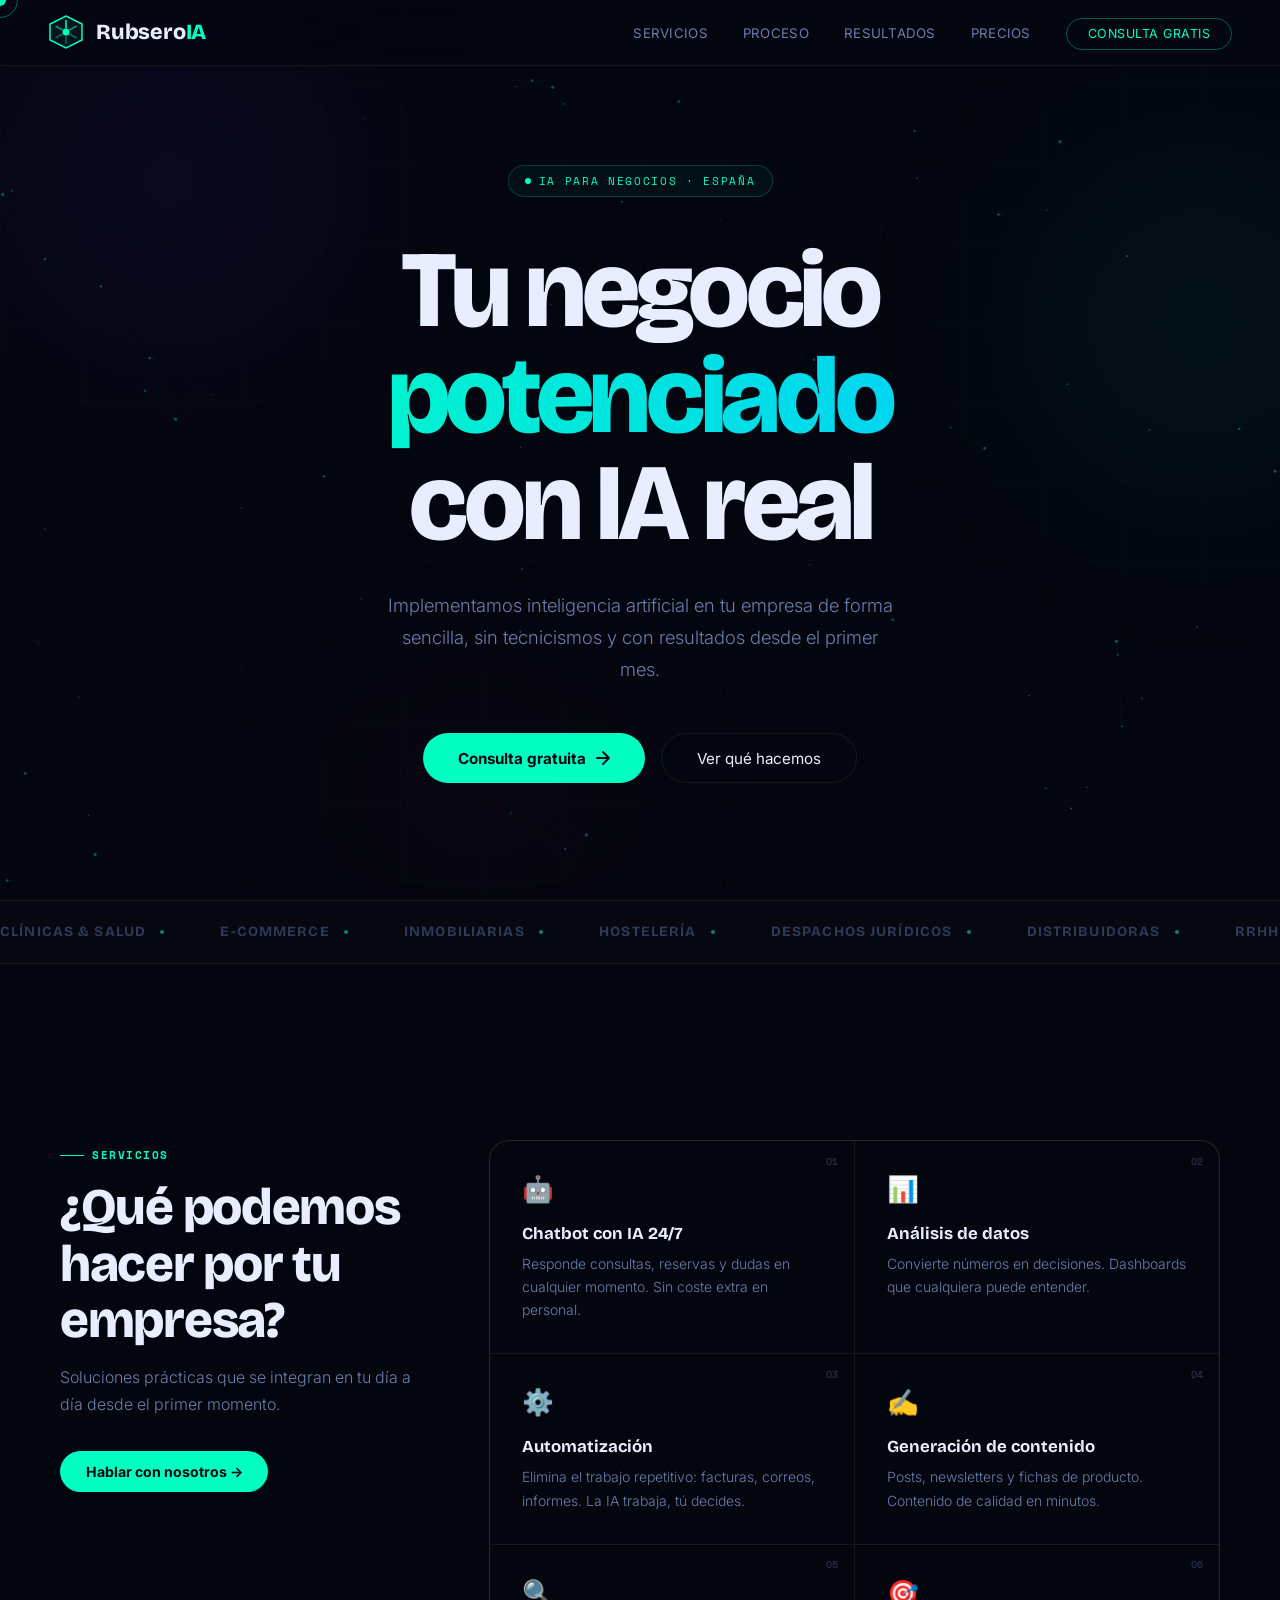
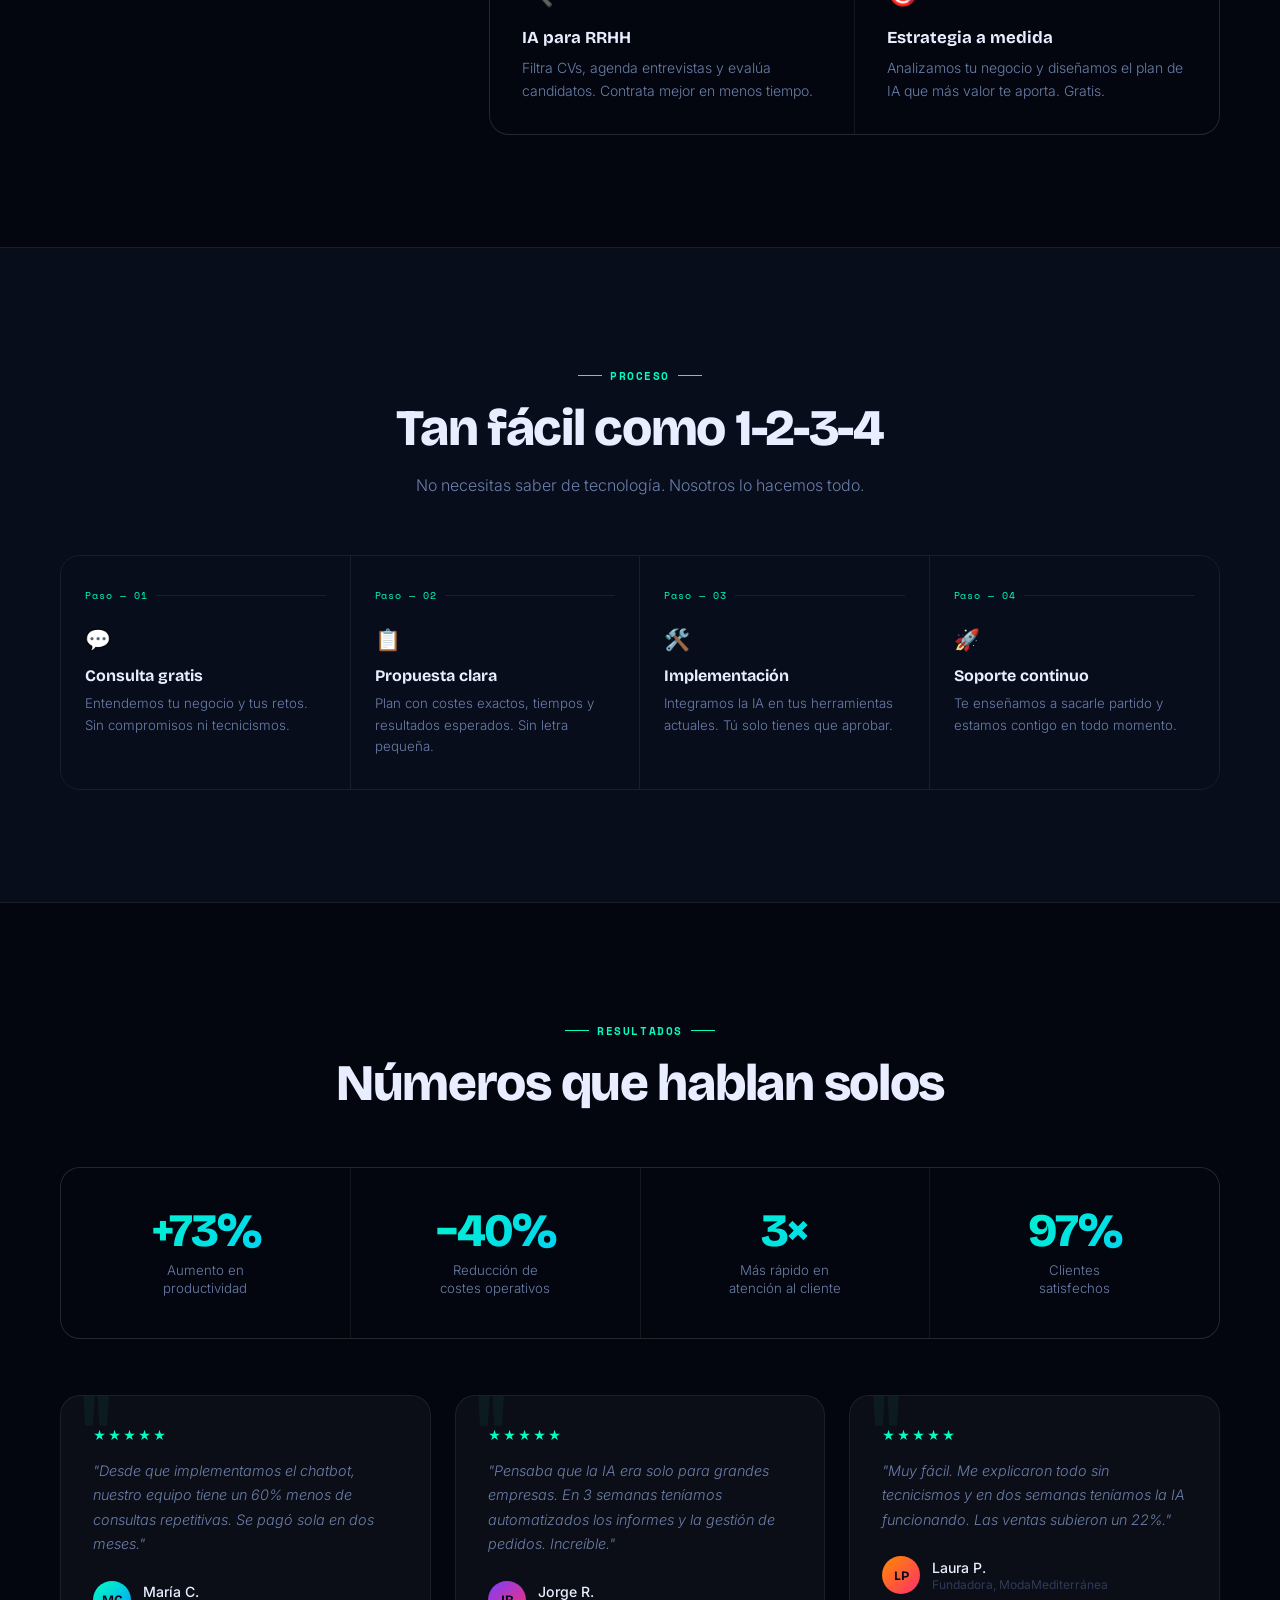
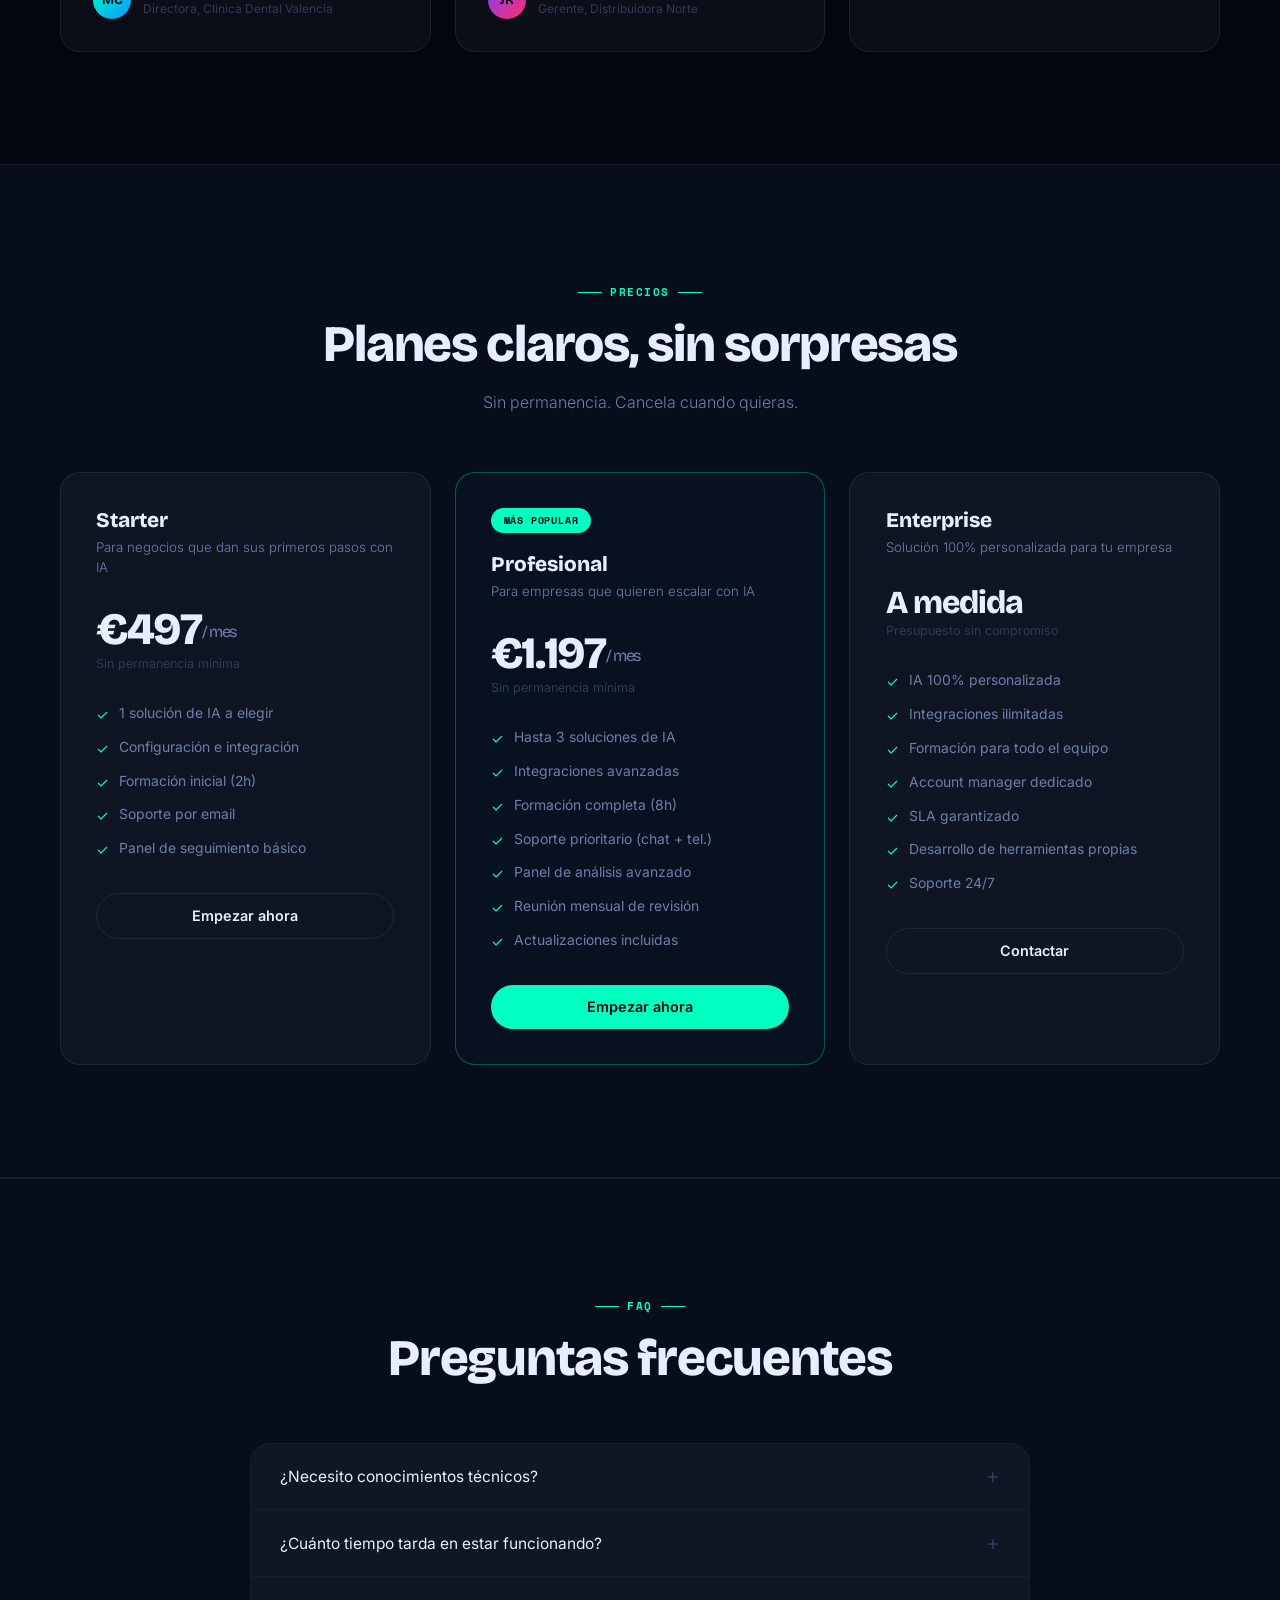
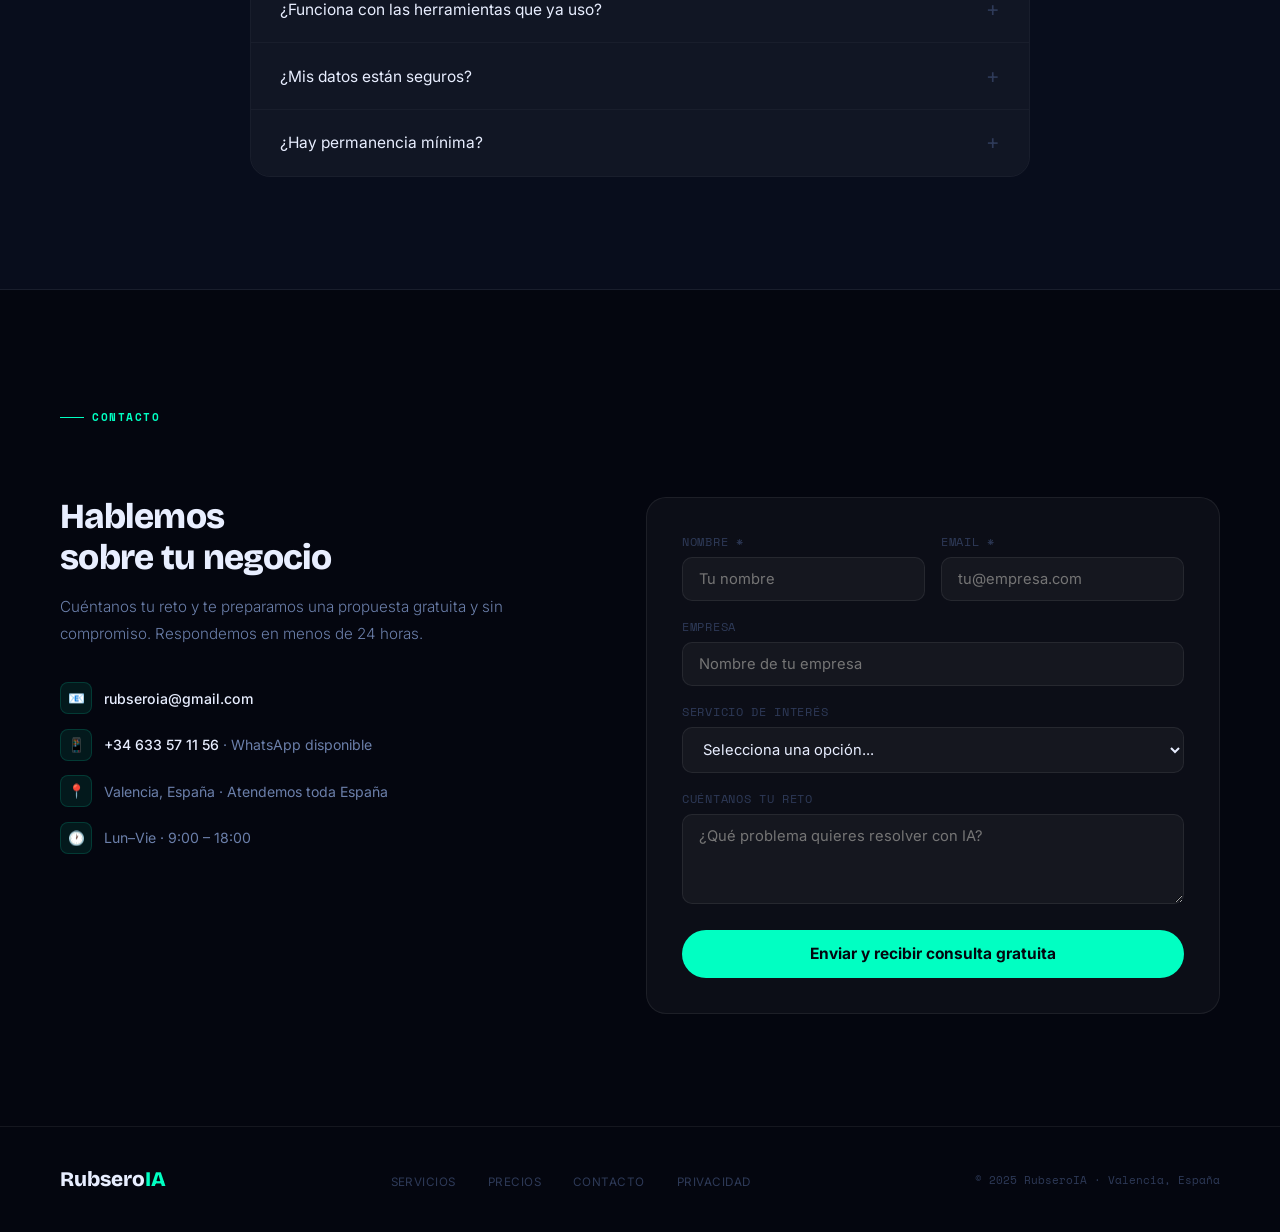
==== src/index.html @ 494f7a77 "Initial commit - RubseroIA web (landing, SEO, RGPD, CI/CD)" ====
<!DOCTYPE html>
<html lang="es">
<head>
<meta charset="UTF-8">
<meta name="viewport" content="width=device-width, initial-scale=1.0">

<!-- ===== PRECONNECT (acelera carga de fuentes) ===== -->
<link rel="preconnect" href="https://fonts.googleapis.com">
<link rel="preconnect" href="https://fonts.gstatic.com" crossorigin>

<!-- ===== FUENTES ===== -->
<link href="https://fonts.googleapis.com/css2?family=Bricolage+Grotesque:opsz,wght@12..96,400;12..96,500;12..96,700;12..96,800&family=Inter:wght@300;400;500&family=Space+Mono:wght@400;700&display=swap" rel="stylesheet">

<!-- ===== META SEO ESENCIALES ===== -->
<title>RubseroIA — Consultoría e Implementación de IA para Empresas | Valencia, España</title>
<meta name="description" content="Implementamos inteligencia artificial en tu empresa: chatbots 24/7, automatización, análisis de datos y generación de contenido. Sin tecnicismos. Resultados desde el primer mes. Consulta gratis.">
<meta name="keywords" content="consultoría IA España, inteligencia artificial empresas, chatbot IA, automatización negocios, IA Valencia, implementación IA pymes">
<meta name="robots" content="index, follow, max-image-preview:large, max-snippet:-1, max-video-preview:-1">
<link rel="canonical" href="https://rubseroIA.com/">
<link rel="sitemap" type="application/xml" href="/sitemap.xml">

<!-- ===== OPEN GRAPH (Facebook, LinkedIn, WhatsApp) ===== -->
<meta property="og:title" content="RubseroIA — IA para tu Negocio, sin complicaciones">
<meta property="og:description" content="Chatbots, automatización y análisis de datos con IA. Resultados desde el primer mes. Atendemos toda España.">
<meta property="og:type" content="website">
<meta property="og:url" content="https://rubseroIA.com/">
<meta property="og:image" content="https://rubseroIA.com/img/og-image.jpg">
<meta property="og:image:width" content="1200">
<meta property="og:image:height" content="630">
<meta property="og:locale" content="es_ES">
<meta property="og:site_name" content="RubseroIA">

<!-- ===== TWITTER CARDS ===== -->
<meta name="twitter:card" content="summary_large_image">
<meta name="twitter:title" content="RubseroIA — IA para tu Negocio">
<meta name="twitter:description" content="Implementamos IA en empresas españolas. Chatbots, automatización y análisis de datos. Consulta gratuita.">
<meta name="twitter:image" content="https://rubseroIA.com/img/og-image.jpg">

<!-- ===== META ADICIONALES ===== -->
<meta name="author" content="RubseroIA">
<meta name="theme-color" content="#04060F">
<meta name="geo.region" content="ES-VC">
<meta name="geo.placename" content="Valencia, España">
<meta name="geo.position" content="39.4699;-0.3763">
<meta name="ICBM" content="39.4699, -0.3763">

<!-- ===== MANIFEST (PWA) ===== -->
<link rel="manifest" href="/manifest.json">

<style>
*,*::before,*::after{box-sizing:border-box;margin:0;padding:0}
:root{
  --bg:#04060F;--bg2:#080D1C;
  --g1:#01FFC2;--g2:#7B3FFF;--g3:#FF2D6B;
  --text:#E8EEFF;--text2:#6B7FAA;--text3:#2E3A58;
  --border:rgba(255,255,255,0.07);--card:rgba(255,255,255,0.035);--r:20px;
}
html{scroll-behavior:smooth}
::selection{background:rgba(1,255,194,.15);color:var(--g1)}
body{font-family:'Inter',sans-serif;background:var(--bg);color:var(--text);overflow-x:hidden;cursor:none}
#cursor{position:fixed;width:12px;height:12px;background:var(--g1);border-radius:50%;pointer-events:none;z-index:9999;transform:translate(-50%,-50%);mix-blend-mode:difference;transition:width .2s,height .2s}
#cursor-ring{position:fixed;width:36px;height:36px;border:1px solid rgba(1,255,194,.4);border-radius:50%;pointer-events:none;z-index:9998;transform:translate(-50%,-50%);transition:width .15s,height .15s}
/* CURSOR: desactivado en dispositivos táctiles */
@media (hover: none) and (pointer: coarse) {
  body{cursor:auto!important}
  #cursor,#cursor-ring{display:none!important}
}
#bg-canvas{position:fixed;inset:0;z-index:0;pointer-events:none}
.gridlines{position:fixed;inset:0;z-index:0;pointer-events:none;
  background-image:linear-gradient(rgba(1,255,194,.018) 1px,transparent 1px),linear-gradient(90deg,rgba(1,255,194,.018) 1px,transparent 1px);
  background-size:80px 80px}
/* NAV */
nav{position:fixed;top:0;left:0;right:0;z-index:200;
  padding:.9rem 3rem;display:flex;align-items:center;justify-content:space-between;
  background:rgba(4,6,15,.8);backdrop-filter:blur(30px) saturate(1.8);
  border-bottom:1px solid var(--border)}
.logo{display:flex;align-items:center;gap:12px;text-decoration:none}
.logo-mark{width:36px;height:36px;flex-shrink:0}
.logo-text{font-family:'Bricolage Grotesque',sans-serif;font-weight:800;font-size:1.35rem;color:var(--text);letter-spacing:-.01em}
.logo-text em{color:var(--g1);font-style:normal}
.nav-links{display:flex;gap:2.2rem;list-style:none;align-items:center}
.nav-links a{color:var(--text2);text-decoration:none;font-size:.83rem;font-weight:400;letter-spacing:.02em;text-transform:uppercase;transition:color .2s}
.nav-links a:hover{color:var(--text)}
.nav-pill{background:transparent;border:1px solid rgba(1,255,194,.35);color:var(--g1)!important;
  padding:.45rem 1.3rem;border-radius:100px;font-size:.78rem!important;letter-spacing:.04em!important;transition:all .25s!important}
.nav-pill:hover{background:rgba(1,255,194,.08)!important;color:var(--g1)!important}
.hamburger{display:none;background:none;border:none;cursor:pointer;flex-direction:column;gap:5px;padding:4px}
.hamburger span{display:block;width:22px;height:2px;background:var(--text);border-radius:2px}
/* HERO */
.hero{min-height:100vh;display:flex;align-items:center;justify-content:center;
  text-align:center;padding:8rem 2rem 5rem;position:relative;z-index:1;overflow:hidden}
.hero-inner{max-width:1000px;width:100%}
.blob{position:absolute;border-radius:50%;pointer-events:none;filter:blur(90px)}
.hero-eyebrow{display:inline-flex;align-items:center;gap:8px;margin-bottom:2.5rem;
  font-family:'Space Mono',monospace;font-size:.7rem;color:var(--g1);
  letter-spacing:.15em;text-transform:uppercase;padding:.4rem 1rem;
  border:1px solid rgba(1,255,194,.2);border-radius:100px;background:rgba(1,255,194,.04)}
.eyebrow-dot{width:6px;height:6px;background:var(--g1);border-radius:50%;animation:blink 1.4s step-end infinite}
@keyframes blink{0%,100%{opacity:1}50%{opacity:0}}
.hero h1{font-family:'Bricolage Grotesque',sans-serif;font-weight:800;
  font-size:clamp(3rem,8.5vw,7rem);line-height:.98;letter-spacing:-.04em;margin-bottom:2rem}
.h1-line{display:block;overflow:hidden}
.h1-line span{display:block;animation:slideUp .75s cubic-bezier(.16,1,.3,1) both}
.h1-line:nth-child(1) span{animation-delay:.05s}
.h1-line:nth-child(2) span{animation-delay:.17s}
.h1-line:nth-child(3) span{animation-delay:.29s}
@keyframes slideUp{from{transform:translateY(110%);opacity:0}to{transform:translateY(0);opacity:1}}
.h1-accent{background:linear-gradient(90deg,var(--g1) 0%,#00C9FF 50%,var(--g2) 100%);
  -webkit-background-clip:text;-webkit-text-fill-color:transparent;background-clip:text;
  background-size:200%;animation:gradShift 4s ease-in-out infinite alternate}
@keyframes gradShift{from{background-position:0%}to{background-position:100%}}
.hero-sub{color:var(--text2);font-size:clamp(.95rem,1.8vw,1.15rem);
  max-width:520px;margin:0 auto 3rem;line-height:1.75;font-weight:300;
  animation:fadeIn .7s ease .42s both}
@keyframes fadeIn{from{opacity:0;transform:translateY(20px)}to{opacity:1;transform:translateY(0)}}
.hero-ctas{display:flex;gap:1rem;justify-content:center;flex-wrap:wrap;animation:fadeIn .7s ease .54s both}
.cta-main{display:inline-flex;align-items:center;gap:10px;background:var(--g1);color:#04060F;
  padding:.9rem 2.2rem;border-radius:100px;font-weight:700;font-size:.95rem;text-decoration:none;
  position:relative;overflow:hidden;transition:transform .25s,box-shadow .25s}
.cta-main::before{content:'';position:absolute;inset:0;
  background:linear-gradient(90deg,transparent,rgba(255,255,255,.28),transparent);
  transform:translateX(-100%);transition:transform .5s}
.cta-main:hover::before{transform:translateX(100%)}
.cta-main:hover{transform:translateY(-3px);box-shadow:0 0 45px rgba(1,255,194,.35)}
.cta-ghost{display:inline-flex;align-items:center;gap:8px;border:1px solid var(--border);color:var(--text);
  padding:.9rem 2.2rem;border-radius:100px;font-weight:400;font-size:.95rem;text-decoration:none;transition:border-color .2s,background .2s}
.cta-ghost:hover{border-color:rgba(255,255,255,.2);background:var(--card)}
/* MARQUEE */
.marquee-wrap{position:relative;z-index:1;padding:1.4rem 0;
  border-top:1px solid var(--border);border-bottom:1px solid var(--border);
  overflow:hidden;background:rgba(255,255,255,.012)}
.mq-track{display:flex;gap:3.5rem;white-space:nowrap;animation:marquee 22s linear infinite;width:max-content}
.mq-track:hover{animation-play-state:paused}
.mq-item{font-family:'Bricolage Grotesque',sans-serif;font-weight:700;font-size:.88rem;
  letter-spacing:.08em;text-transform:uppercase;color:var(--text3);
  display:flex;align-items:center;gap:.9rem;flex-shrink:0}
.mq-dot{width:4px;height:4px;background:var(--g1);border-radius:50%;opacity:.5}
@keyframes marquee{from{transform:translateX(0)}to{transform:translateX(-50%)}}
/* LAYOUT */
section{padding:7rem 2rem;position:relative;z-index:1}
.container{max-width:1160px;margin:0 auto}
.tag{display:inline-flex;align-items:center;gap:8px;font-family:'Space Mono',monospace;
  font-size:.68rem;font-weight:700;color:var(--g1);letter-spacing:.14em;text-transform:uppercase;margin-bottom:1rem}
.tag-line{width:24px;height:1px;background:var(--g1)}
.sec-title{font-family:'Bricolage Grotesque',sans-serif;font-weight:800;
  font-size:clamp(2rem,4.5vw,3.2rem);line-height:1.1;letter-spacing:-.025em;margin-bottom:1rem}
.sec-sub{color:var(--text2);font-size:1rem;max-width:480px;line-height:1.7;font-weight:300}
/* SERVICES */
.services-layout{display:grid;grid-template-columns:1fr 2fr;gap:4rem;align-items:start;margin-top:4rem}
.services-sticky{position:sticky;top:7rem}
.services-grid{display:grid;grid-template-columns:1fr 1fr;gap:1px;
  background:var(--border);border:1px solid var(--border);border-radius:var(--r);overflow:hidden}
.svc{background:var(--bg);padding:2rem;transition:background .3s;cursor:default;position:relative;overflow:hidden}
.svc::after{content:'';position:absolute;inset:0;opacity:0;
  background:radial-gradient(circle at var(--mx,50%) var(--my,50%),rgba(1,255,194,.07),transparent 65%);
  transition:opacity .3s}
.svc:hover::after{opacity:1}
.svc:hover{background:rgba(1,255,194,.02)}
.svc-ico{font-size:1.6rem;margin-bottom:1.2rem;display:block}
.svc h3{font-family:'Bricolage Grotesque',sans-serif;font-weight:700;font-size:1.05rem;margin-bottom:.5rem}
.svc p{color:var(--text2);font-size:.875rem;line-height:1.65;font-weight:300}
.svc-num{position:absolute;top:.8rem;right:1rem;font-family:'Space Mono',monospace;font-size:.62rem;color:var(--text3)}
/* PROCESS */
.proc-bg{background:var(--bg2);border-top:1px solid var(--border);border-bottom:1px solid var(--border)}
.process-steps{display:grid;grid-template-columns:repeat(4,1fr);gap:0;
  border:1px solid var(--border);border-radius:var(--r);overflow:hidden;margin-top:3.5rem}
.pstep{padding:2rem 1.5rem;background:var(--bg2);border-right:1px solid var(--border)}
.pstep:last-child{border-right:none}
.pstep-n{font-family:'Space Mono',monospace;font-size:.62rem;color:var(--g1);
  letter-spacing:.1em;margin-bottom:1.5rem;display:flex;align-items:center;gap:8px}
.pstep-n::after{content:'';flex:1;height:1px;background:var(--border)}
.pstep h3{font-family:'Bricolage Grotesque',sans-serif;font-weight:700;font-size:1rem;margin-bottom:.5rem}
.pstep p{color:var(--text2);font-size:.83rem;line-height:1.6;font-weight:300}
.pstep-icon{font-size:1.3rem;margin-bottom:.9rem}
/* STATS */
.stats-row{display:grid;grid-template-columns:repeat(4,1fr);gap:1px;
  background:var(--border);border:1px solid var(--border);border-radius:var(--r);overflow:hidden;margin-top:3.5rem}
.stat-box{background:var(--bg);padding:2.5rem 1.5rem;text-align:center}
.stat-n{font-family:'Bricolage Grotesque',sans-serif;font-weight:800;font-size:2.9rem;
  letter-spacing:-.04em;line-height:1;
  background:linear-gradient(135deg,var(--g1),#00C9FF);
  -webkit-background-clip:text;-webkit-text-fill-color:transparent;background-clip:text;margin-bottom:.4rem}
.stat-l{color:var(--text2);font-size:.83rem;font-weight:300;line-height:1.4}
/* TESTIMONIALS */
.testi-grid{display:grid;grid-template-columns:repeat(3,1fr);gap:1.5rem;margin-top:3.5rem}
.tcard{background:var(--card);border:1px solid var(--border);border-radius:var(--r);
  padding:2rem;transition:border-color .3s,transform .3s;position:relative;overflow:hidden}
.tcard::before{content:'"';position:absolute;top:-1.2rem;left:1.2rem;
  font-family:'Bricolage Grotesque',sans-serif;font-size:8rem;color:rgba(1,255,194,.055);line-height:1;pointer-events:none}
.tcard:hover{border-color:rgba(1,255,194,.18);transform:translateY(-5px)}
.tcard-stars{color:var(--g1);font-size:.78rem;letter-spacing:2px;margin-bottom:1rem}
.tcard-text{color:var(--text2);font-size:.9rem;line-height:1.7;font-style:italic;font-weight:300;margin-bottom:1.5rem}
.tcard-author{display:flex;align-items:center;gap:12px}
.tcard-av{width:38px;height:38px;border-radius:50%;flex-shrink:0;
  display:flex;align-items:center;justify-content:center;
  font-family:'Bricolage Grotesque',sans-serif;font-weight:700;font-size:.8rem;color:#04060F}
.tcard-name{font-weight:500;font-size:.88rem}
.tcard-role{color:var(--text3);font-size:.75rem;margin-top:1px}
/* PRICING */
.pricing-grid{display:grid;grid-template-columns:repeat(3,1fr);gap:1.5rem;margin-top:3.5rem}
.plan{background:var(--card);border:1px solid var(--border);border-radius:var(--r);padding:2.2rem;position:relative}
.plan.hot{border-color:rgba(1,255,194,.3);background:rgba(1,255,194,.02)}
.plan-chip{display:inline-block;background:var(--g1);color:#04060F;
  font-family:'Space Mono',monospace;font-size:.62rem;font-weight:700;
  letter-spacing:.08em;padding:.3rem .8rem;border-radius:100px;margin-bottom:1.2rem;text-transform:uppercase}
.plan-name{font-family:'Bricolage Grotesque',sans-serif;font-weight:800;font-size:1.3rem;margin-bottom:.3rem}
.plan-desc{color:var(--text2);font-size:.83rem;font-weight:300;margin-bottom:1.8rem;line-height:1.5}
.plan-price{font-family:'Bricolage Grotesque',sans-serif;font-weight:800;
  font-size:2.8rem;letter-spacing:-.03em;line-height:1;margin-bottom:.3rem}
.plan-price sub{font-size:1rem;font-weight:400;color:var(--text2);vertical-align:middle}
.plan-freq{color:var(--text3);font-size:.78rem;margin-bottom:2rem}
.plan-feats{list-style:none;margin-bottom:2rem;display:flex;flex-direction:column;gap:.7rem}
.plan-feats li{display:flex;align-items:flex-start;gap:10px;font-size:.87rem;color:var(--text2);line-height:1.5}
.fc{color:var(--g1);font-size:.9rem;flex-shrink:0;margin-top:1px}
.plan-btn{display:block;text-align:center;border-radius:100px;font-weight:600;font-size:.9rem;
  text-decoration:none;padding:.85rem;transition:all .2s;cursor:pointer;border:none;font-family:'Inter',sans-serif}
.plan-btn.main{background:var(--g1);color:#04060F}
.plan-btn.main:hover{opacity:.85;transform:translateY(-2px)}
.plan-btn.out{border:1px solid var(--border);color:var(--text);background:transparent}
.plan-btn.out:hover{border-color:rgba(255,255,255,.2);background:var(--card)}
/* FAQ */
.faq-wrap{max-width:780px;margin:3.5rem auto 0;border:1px solid var(--border);border-radius:var(--r);overflow:hidden}
.faq-row{border-bottom:1px solid var(--border)}
.faq-row:last-child{border-bottom:none}
.faq-q{width:100%;background:var(--card);border:none;color:var(--text);
  font-family:'Inter',sans-serif;font-size:.97rem;font-weight:400;
  text-align:left;padding:1.4rem 1.8rem;cursor:pointer;
  display:flex;justify-content:space-between;align-items:center;gap:1rem;transition:background .2s}
.faq-q:hover{background:rgba(255,255,255,.04)}
.faq-ico{flex-shrink:0;color:var(--text3);font-size:1.3rem;transition:transform .35s,color .2s;line-height:1}
.faq-row.open .faq-ico{transform:rotate(45deg);color:var(--g1)}
.faq-a{max-height:0;overflow:hidden;transition:max-height .38s cubic-bezier(.4,0,.2,1)}
.faq-row.open .faq-a{max-height:260px}
.faq-ai{padding:.2rem 1.8rem 1.5rem;color:var(--text2);font-size:.9rem;line-height:1.75;font-weight:300;background:rgba(1,255,194,.015)}
/* CONTACT */
.contact-grid{display:grid;grid-template-columns:1fr 1.1fr;gap:4rem;align-items:start;margin-top:3.5rem}
.contact-left h2{font-family:'Bricolage Grotesque',sans-serif;font-weight:800;
  font-size:2.2rem;line-height:1.15;letter-spacing:-.02em;margin-bottom:1rem}
.contact-left p{color:var(--text2);font-weight:300;line-height:1.75;margin-bottom:2.2rem;font-size:.95rem}
.cinfo{display:flex;align-items:center;gap:12px;color:var(--text2);font-size:.88rem;margin-bottom:.9rem}
.cinfo-ico{width:32px;height:32px;background:rgba(1,255,194,.08);border:1px solid rgba(1,255,194,.15);
  border-radius:8px;display:flex;align-items:center;justify-content:center;font-size:.85rem;flex-shrink:0}
.cinfo strong{color:var(--text);font-weight:500}
.contact-form{background:var(--card);border:1px solid var(--border);border-radius:var(--r);padding:2.2rem}
.form-row{display:grid;grid-template-columns:1fr 1fr;gap:1rem}
.fg{margin-bottom:1.1rem}
.fg label{display:block;font-size:.72rem;color:var(--text3);margin-bottom:.4rem;
  font-family:'Space Mono',monospace;letter-spacing:.06em;text-transform:uppercase}
.fg input,.fg select,.fg textarea{
  width:100%;background:rgba(255,255,255,.04);border:1px solid var(--border);
  border-radius:10px;color:var(--text);font-family:'Inter',sans-serif;
  font-size:.92rem;padding:.75rem 1rem;outline:none;transition:border-color .2s,box-shadow .2s}
.fg input:focus,.fg select:focus,.fg textarea:focus{
  border-color:rgba(1,255,194,.4);box-shadow:0 0 0 3px rgba(1,255,194,.06)}
.fg textarea{resize:vertical;min-height:90px}
.fg select option{background:var(--bg2);color:var(--text)}
.submit-btn{width:100%;background:var(--g1);color:#04060F;border:none;border-radius:100px;
  font-family:'Inter',sans-serif;font-weight:700;font-size:.97rem;
  padding:.9rem;cursor:pointer;transition:all .25s;margin-top:.3rem}
.submit-btn:hover{opacity:.88;transform:translateY(-2px);box-shadow:0 8px 32px rgba(1,255,194,.28)}
.submit-btn:disabled{opacity:.45;transform:none;cursor:not-allowed}
.form-ok{display:none;margin-top:1rem;padding:1rem;border-radius:10px;
  background:rgba(1,255,194,.07);border:1px solid rgba(1,255,194,.2);
  color:var(--g1);font-size:.88rem;text-align:center}
/* FOOTER */
footer{border-top:1px solid var(--border);padding:2.5rem 2rem;position:relative;z-index:1}
.footer-inner{max-width:1160px;margin:0 auto;display:flex;justify-content:space-between;align-items:center;flex-wrap:wrap;gap:1rem}
.footer-logo{font-family:'Bricolage Grotesque',sans-serif;font-weight:800;font-size:1.3rem}
.footer-logo em{color:var(--g1);font-style:normal}
.footer-links{display:flex;gap:2rem;list-style:none}
.footer-links a{color:var(--text3);text-decoration:none;font-size:.73rem;letter-spacing:.04em;text-transform:uppercase;transition:color .2s}
.footer-links a:hover{color:var(--text2)}
.footer-copy{color:var(--text3);font-family:'Space Mono',monospace;font-size:.66rem}
/* REVEAL */
.rv{opacity:0;transform:translateY(28px);transition:opacity .65s cubic-bezier(.16,1,.3,1),transform .65s cubic-bezier(.16,1,.3,1)}
.rv.in{opacity:1;transform:translateY(0)}
.rv-d1{transition-delay:.09s}.rv-d2{transition-delay:.18s}.rv-d3{transition-delay:.27s}
/* RESPONSIVE */
@media(max-width:960px){
  .services-layout{grid-template-columns:1fr}
  .services-sticky{position:static}
  .process-steps{grid-template-columns:1fr 1fr}
  .testi-grid{grid-template-columns:1fr 1fr}
  .pricing-grid{grid-template-columns:1fr}
}
@media(max-width:820px){
  nav{padding:.9rem 1.5rem}
  .nav-links{display:none}
  .hamburger{display:flex}
}
@media(max-width:640px){
  .stats-row{grid-template-columns:1fr 1fr}
  .testi-grid{grid-template-columns:1fr}
  .process-steps{grid-template-columns:1fr}
  .contact-grid{grid-template-columns:1fr;gap:2rem}
  .form-row{grid-template-columns:1fr}
  section{padding:5rem 1.2rem}
  .hero{padding:7rem 1.2rem 4rem}
}
</style>
</head>
<body>
<div id="cursor"></div>
<div id="cursor-ring"></div>
<canvas id="bg-canvas"></canvas>
<div class="gridlines"></div>

<!-- NAV -->
<nav aria-label="Navegación principal">
  <a href="#" class="logo" aria-label="RubseroIA — Inicio">
    <div class="logo-mark" role="img" aria-label="Logo RubseroIA">
      <svg viewBox="0 0 36 36" width="36" height="36" fill="none" xmlns="http://www.w3.org/2000/svg" aria-hidden="true">
        <polygon points="18,2 34,10 34,26 18,34 2,26 2,10" stroke="#01FFC2" stroke-width="1.5" fill="rgba(1,255,194,.06)"/>
        <circle cx="18" cy="18" r="3.5" fill="#01FFC2"/>
        <line x1="18" y1="6" x2="18" y2="14.5" stroke="#01FFC2" stroke-width="1.5"/>
        <line x1="18" y1="21.5" x2="18" y2="30" stroke="#01FFC2" stroke-width="1.5" opacity=".4"/>
        <line x1="7.5" y1="12" x2="14.5" y2="16" stroke="#01FFC2" stroke-width="1.5" opacity=".6"/>
        <line x1="21.5" y1="20" x2="28.5" y2="24" stroke="#01FFC2" stroke-width="1.5" opacity=".4"/>
        <line x1="7.5" y1="24" x2="14.5" y2="20" stroke="#01FFC2" stroke-width="1.5" opacity=".4"/>
        <line x1="21.5" y1="16" x2="28.5" y2="12" stroke="#01FFC2" stroke-width="1.5" opacity=".6"/>
      </svg>
    </div>
    <span class="logo-text">Rubsero<em>IA</em></span>
  </a>
  <ul class="nav-links" id="nav-ul">
    <li><a href="#servicios">Servicios</a></li>
    <li><a href="#proceso">Proceso</a></li>
    <li><a href="#resultados">Resultados</a></li>
    <li><a href="#precios">Precios</a></li>
    <li><a href="#contacto" class="nav-pill">Consulta gratis</a></li>
  </ul>
  <button class="hamburger" onclick="toggleNav()" aria-label="Abrir menú de navegación" aria-expanded="false" aria-controls="nav-ul">
    <span></span><span></span><span></span>
  </button>
</nav>

<!-- HERO -->
<section class="hero" aria-label="Hero principal">
  <div class="blob" style="top:-120px;left:-180px;width:700px;height:600px;background:radial-gradient(circle,rgba(123,63,255,.12),transparent 65%);opacity:.7"></div>
  <div class="blob" style="top:8%;right:-220px;width:600px;height:500px;background:radial-gradient(circle,rgba(1,255,194,.07),transparent 65%)"></div>
  <div class="blob" style="bottom:-50px;left:18%;width:500px;height:320px;background:radial-gradient(ellipse,rgba(255,45,107,.05),transparent 65%)"></div>
  <div class="hero-inner">
    <div class="hero-eyebrow"><span class="eyebrow-dot"></span> IA para negocios · España</div>
    <h1>
      <span class="h1-line"><span>Tu negocio</span></span>
      <span class="h1-line"><span class="h1-accent">potenciado</span></span>
      <span class="h1-line"><span>con IA real</span></span>
    </h1>
    <p class="hero-sub">Implementamos inteligencia artificial en tu empresa de forma sencilla, sin tecnicismos y con resultados desde el primer mes.</p>
    <div class="hero-ctas">
      <a href="#contacto" class="cta-main" aria-label="Solicitar consulta gratuita">
        Consulta gratuita
        <svg width="14" height="14" viewBox="0 0 14 14" fill="none" aria-hidden="true"><path d="M1 7h12M7 1l6 6-6 6" stroke="currentColor" stroke-width="1.8" stroke-linecap="round" stroke-linejoin="round"/></svg>
      </a>
      <a href="#servicios" class="cta-ghost" aria-label="Ver nuestros servicios de IA">Ver qué hacemos</a>
    </div>
  </div>
</section>

<!-- MARQUEE -->
<div class="marquee-wrap" aria-label="Sectores que atendemos">
  <div class="mq-track" id="mqt">
    <span class="mq-item">Clínicas &amp; Salud<span class="mq-dot"></span></span>
    <span class="mq-item">E-commerce<span class="mq-dot"></span></span>
    <span class="mq-item">Inmobiliarias<span class="mq-dot"></span></span>
    <span class="mq-item">Hostelería<span class="mq-dot"></span></span>
    <span class="mq-item">Despachos jurídicos<span class="mq-dot"></span></span>
    <span class="mq-item">Distribuidoras<span class="mq-dot"></span></span>
    <span class="mq-item">RRHH &amp; Selección<span class="mq-dot"></span></span>
    <span class="mq-item">Retail<span class="mq-dot"></span></span>
    <span class="mq-item">Marketing<span class="mq-dot"></span></span>
    <span class="mq-item">Logística<span class="mq-dot"></span></span>
    <span class="mq-item">Clínicas &amp; Salud<span class="mq-dot"></span></span>
    <span class="mq-item">E-commerce<span class="mq-dot"></span></span>
    <span class="mq-item">Inmobiliarias<span class="mq-dot"></span></span>
    <span class="mq-item">Hostelería<span class="mq-dot"></span></span>
    <span class="mq-item">Despachos jurídicos<span class="mq-dot"></span></span>
    <span class="mq-item">Distribuidoras<span class="mq-dot"></span></span>
    <span class="mq-item">RRHH &amp; Selección<span class="mq-dot"></span></span>
    <span class="mq-item">Retail<span class="mq-dot"></span></span>
    <span class="mq-item">Marketing<span class="mq-dot"></span></span>
    <span class="mq-item">Logística<span class="mq-dot"></span></span>
  </div>
</div>

<!-- SERVICIOS -->
<section id="servicios" aria-labelledby="servicios-titulo">
  <div class="container">
    <div class="services-layout">
      <div class="services-sticky rv">
        <div class="tag"><span class="tag-line"></span>Servicios</div>
        <h2 class="sec-title" id="servicios-titulo">¿Qué podemos hacer por tu empresa?</h2>
        <p class="sec-sub" style="margin-bottom:2rem">Soluciones prácticas que se integran en tu día a día desde el primer momento.</p>
        <a href="#contacto" class="cta-main" style="display:inline-flex;font-size:.88rem;padding:.75rem 1.6rem" aria-label="Contactar con RubseroIA">Hablar con nosotros →</a>
      </div>
      <div class="services-grid rv rv-d1">
        <article class="svc" aria-labelledby="svc-01"><span class="svc-num">01</span><span class="svc-ico" aria-hidden="true">🤖</span><h3 id="svc-01">Chatbot con IA 24/7</h3><p>Responde consultas, reservas y dudas en cualquier momento. Sin coste extra en personal.</p></article>
        <article class="svc" aria-labelledby="svc-02"><span class="svc-num">02</span><span class="svc-ico" aria-hidden="true">📊</span><h3 id="svc-02">Análisis de datos</h3><p>Convierte números en decisiones. Dashboards que cualquiera puede entender.</p></article>
        <article class="svc" aria-labelledby="svc-03"><span class="svc-num">03</span><span class="svc-ico" aria-hidden="true">⚙️</span><h3 id="svc-03">Automatización</h3><p>Elimina el trabajo repetitivo: facturas, correos, informes. La IA trabaja, tú decides.</p></article>
        <article class="svc" aria-labelledby="svc-04"><span class="svc-num">04</span><span class="svc-ico" aria-hidden="true">✍️</span><h3 id="svc-04">Generación de contenido</h3><p>Posts, newsletters y fichas de producto. Contenido de calidad en minutos.</p></article>
        <article class="svc" aria-labelledby="svc-05"><span class="svc-num">05</span><span class="svc-ico" aria-hidden="true">🔍</span><h3 id="svc-05">IA para RRHH</h3><p>Filtra CVs, agenda entrevistas y evalúa candidatos. Contrata mejor en menos tiempo.</p></article>
        <article class="svc" aria-labelledby="svc-06"><span class="svc-num">06</span><span class="svc-ico" aria-hidden="true">🎯</span><h3 id="svc-06">Estrategia a medida</h3><p>Analizamos tu negocio y diseñamos el plan de IA que más valor te aporta. Gratis.</p></article>
      </div>
    </div>
  </div>
</section>

<!-- PROCESO -->
<section id="proceso" class="proc-bg" aria-labelledby="proceso-titulo">
  <div class="container">
    <div class="rv" style="text-align:center">
      <div class="tag" style="justify-content:center"><span class="tag-line"></span>Proceso<span class="tag-line"></span></div>
      <h2 class="sec-title" id="proceso-titulo" style="text-align:center">Tan fácil como 1-2-3-4</h2>
      <p class="sec-sub" style="margin:0 auto;text-align:center">No necesitas saber de tecnología. Nosotros lo hacemos todo.</p>
    </div>
    <div class="process-steps rv rv-d1">
      <article class="pstep" aria-labelledby="pstep-01">
        <div class="pstep-n" id="pstep-01">Paso — 01</div>
        <div class="pstep-icon" aria-hidden="true">💬</div>
        <h3>Consulta gratis</h3>
        <p>Entendemos tu negocio y tus retos. Sin compromisos ni tecnicismos.</p>
      </article>
      <article class="pstep" aria-labelledby="pstep-02">
        <div class="pstep-n" id="pstep-02">Paso — 02</div>
        <div class="pstep-icon" aria-hidden="true">📋</div>
        <h3>Propuesta clara</h3>
        <p>Plan con costes exactos, tiempos y resultados esperados. Sin letra pequeña.</p>
      </article>
      <article class="pstep" aria-labelledby="pstep-03">
        <div class="pstep-n" id="pstep-03">Paso — 03</div>
        <div class="pstep-icon" aria-hidden="true">🛠️</div>
        <h3>Implementación</h3>
        <p>Integramos la IA en tus herramientas actuales. Tú solo tienes que aprobar.</p>
      </article>
      <article class="pstep" aria-labelledby="pstep-04">
        <div class="pstep-n" id="pstep-04">Paso — 04</div>
        <div class="pstep-icon" aria-hidden="true">🚀</div>
        <h3>Soporte continuo</h3>
        <p>Te enseñamos a sacarle partido y estamos contigo en todo momento.</p>
      </article>
    </div>
  </div>
</section>

<!-- RESULTADOS -->
<section id="resultados" aria-labelledby="resultados-titulo">
  <div class="container">
    <div class="rv" style="text-align:center">
      <div class="tag" style="justify-content:center"><span class="tag-line"></span>Resultados<span class="tag-line"></span></div>
      <h2 class="sec-title" id="resultados-titulo" style="text-align:center">Números que hablan solos</h2>
    </div>
    <div class="stats-row rv rv-d1">
      <div class="stat-box"><div class="stat-n" data-target="73" data-prefix="+">+73%</div><div class="stat-l">Aumento en<br>productividad</div></div>
      <div class="stat-box"><div class="stat-n" data-target="40" data-prefix="−">−40%</div><div class="stat-l">Reducción de<br>costes operativos</div></div>
      <div class="stat-box"><div class="stat-n" data-target="3" data-suffix="×">3×</div><div class="stat-l">Más rápido en<br>atención al cliente</div></div>
      <div class="stat-box"><div class="stat-n" data-target="97" data-suffix="%">97%</div><div class="stat-l">Clientes<br>satisfechos</div></div>
    </div>
    <div class="testi-grid">
      <article class="tcard rv rv-d1" aria-labelledby="testi-01">
        <div class="tcard-stars" aria-label="5 estrellas">★★★★★</div>
        <p class="tcard-text" id="testi-01">"Desde que implementamos el chatbot, nuestro equipo tiene un 60% menos de consultas repetitivas. Se pagó sola en dos meses."</p>
        <div class="tcard-author">
          <div class="tcard-av" style="background:linear-gradient(135deg,#01FFC2,#0099FF)" aria-hidden="true">MC</div>
          <div><div class="tcard-name">María C.</div><div class="tcard-role">Directora, Clínica Dental Valencia</div></div>
        </div>
      </article>
      <article class="tcard rv rv-d2" aria-labelledby="testi-02">
        <div class="tcard-stars" aria-label="5 estrellas">★★★★★</div>
        <p class="tcard-text" id="testi-02">"Pensaba que la IA era solo para grandes empresas. En 3 semanas teníamos automatizados los informes y la gestión de pedidos. Increíble."</p>
        <div class="tcard-author">
          <div class="tcard-av" style="background:linear-gradient(135deg,#7B3FFF,#FF2D6B)" aria-hidden="true">JR</div>
          <div><div class="tcard-name">Jorge R.</div><div class="tcard-role">Gerente, Distribuidora Norte</div></div>
        </div>
      </article>
      <article class="tcard rv rv-d3" aria-labelledby="testi-03">
        <div class="tcard-stars" aria-label="5 estrellas">★★★★★</div>
        <p class="tcard-text" id="testi-03">"Muy fácil. Me explicaron todo sin tecnicismos y en dos semanas teníamos la IA funcionando. Las ventas subieron un 22%."</p>
        <div class="tcard-author">
          <div class="tcard-av" style="background:linear-gradient(135deg,#FF8C00,#FF2D6B)" aria-hidden="true">LP</div>
          <div><div class="tcard-name">Laura P.</div><div class="tcard-role">Fundadora, ModaMediterránea</div></div>
        </div>
      </article>
    </div>
  </div>
</section>

<!-- PRECIOS -->
<section id="precios" class="proc-bg" aria-labelledby="precios-titulo">
  <div class="container">
    <div class="rv" style="text-align:center">
      <div class="tag" style="justify-content:center"><span class="tag-line"></span>Precios<span class="tag-line"></span></div>
      <h2 class="sec-title" id="precios-titulo" style="text-align:center">Planes claros, sin sorpresas</h2>
      <p class="sec-sub" style="margin:0 auto;text-align:center">Sin permanencia. Cancela cuando quieras.</p>
    </div>
    <div class="pricing-grid">
      <article class="plan rv rv-d1" aria-labelledby="plan-starter">
        <div class="plan-name" id="plan-starter">Starter</div>
        <div class="plan-desc">Para negocios que dan sus primeros pasos con IA</div>
        <div class="plan-price">€497<sub>/ mes</sub></div>
        <div class="plan-freq">Sin permanencia mínima</div>
        <ul class="plan-feats">
          <li><span class="fc" aria-hidden="true">✓</span>1 solución de IA a elegir</li>
          <li><span class="fc" aria-hidden="true">✓</span>Configuración e integración</li>
          <li><span class="fc" aria-hidden="true">✓</span>Formación inicial (2h)</li>
          <li><span class="fc" aria-hidden="true">✓</span>Soporte por email</li>
          <li><span class="fc" aria-hidden="true">✓</span>Panel de seguimiento básico</li>
        </ul>
        <a href="#contacto" class="plan-btn out" aria-label="Contratar plan Starter">Empezar ahora</a>
      </article>
      <article class="plan hot rv rv-d2" aria-labelledby="plan-pro">
        <div class="plan-chip">Más popular</div>
        <div class="plan-name" id="plan-pro">Profesional</div>
        <div class="plan-desc">Para empresas que quieren escalar con IA</div>
        <div class="plan-price">€1.197<sub>/ mes</sub></div>
        <div class="plan-freq">Sin permanencia mínima</div>
        <ul class="plan-feats">
          <li><span class="fc" aria-hidden="true">✓</span>Hasta 3 soluciones de IA</li>
          <li><span class="fc" aria-hidden="true">✓</span>Integraciones avanzadas</li>
          <li><span class="fc" aria-hidden="true">✓</span>Formación completa (8h)</li>
          <li><span class="fc" aria-hidden="true">✓</span>Soporte prioritario (chat + tel.)</li>
          <li><span class="fc" aria-hidden="true">✓</span>Panel de análisis avanzado</li>
          <li><span class="fc" aria-hidden="true">✓</span>Reunión mensual de revisión</li>
          <li><span class="fc" aria-hidden="true">✓</span>Actualizaciones incluidas</li>
        </ul>
        <a href="#contacto" class="plan-btn main" aria-label="Contratar plan Profesional">Empezar ahora</a>
      </article>
      <article class="plan rv rv-d3" aria-labelledby="plan-enterprise">
        <div class="plan-name" id="plan-enterprise">Enterprise</div>
        <div class="plan-desc">Solución 100% personalizada para tu empresa</div>
        <div class="plan-price" style="font-size:2rem">A medida</div>
        <div class="plan-freq">Presupuesto sin compromiso</div>
        <ul class="plan-feats">
          <li><span class="fc" aria-hidden="true">✓</span>IA 100% personalizada</li>
          <li><span class="fc" aria-hidden="true">✓</span>Integraciones ilimitadas</li>
          <li><span class="fc" aria-hidden="true">✓</span>Formación para todo el equipo</li>
          <li><span class="fc" aria-hidden="true">✓</span>Account manager dedicado</li>
          <li><span class="fc" aria-hidden="true">✓</span>SLA garantizado</li>
          <li><span class="fc" aria-hidden="true">✓</span>Desarrollo de herramientas propias</li>
          <li><span class="fc" aria-hidden="true">✓</span>Soporte 24/7</li>
        </ul>
        <a href="#contacto" class="plan-btn out" aria-label="Contactar para plan Enterprise">Contactar</a>
      </article>
    </div>
  </div>
</section>

<!-- FAQ -->
<section style="background:var(--bg2);border-top:1px solid var(--border);border-bottom:1px solid var(--border)" aria-labelledby="faq-titulo">
  <div class="container">
    <div class="rv" style="text-align:center">
      <div class="tag" style="justify-content:center"><span class="tag-line"></span>FAQ<span class="tag-line"></span></div>
      <h2 class="sec-title" id="faq-titulo" style="text-align:center">Preguntas frecuentes</h2>
    </div>
    <div class="faq-wrap rv rv-d1">
      <div class="faq-row">
        <button class="faq-q" onclick="tFaq(this)" aria-expanded="false">¿Necesito conocimientos técnicos? <span class="faq-ico" aria-hidden="true">+</span></button>
        <div class="faq-a"><div class="faq-ai">No, en absoluto. Diseñamos todas las soluciones para usuarios no técnicos. Nos encargamos de todo y te formamos para que puedas gestionarlo sin problema.</div></div>
      </div>
      <div class="faq-row">
        <button class="faq-q" onclick="tFaq(this)" aria-expanded="false">¿Cuánto tiempo tarda en estar funcionando? <span class="faq-ico" aria-hidden="true">+</span></button>
        <div class="faq-a"><div class="faq-ai">La mayoría de soluciones están operativas en 1 a 3 semanas. Proyectos complejos pueden llevar hasta 6 semanas. Te damos un plazo real desde el primer día.</div></div>
      </div>
      <div class="faq-row">
        <button class="faq-q" onclick="tFaq(this)" aria-expanded="false">¿Funciona con las herramientas que ya uso? <span class="faq-ico" aria-hidden="true">+</span></button>
        <div class="faq-a"><div class="faq-ai">Sí. Integramos con WhatsApp, Shopify, WordPress, Salesforce, HubSpot, Google Workspace, Microsoft 365 y muchas más. Analizamos tu stack antes de empezar.</div></div>
      </div>
      <div class="faq-row">
        <button class="faq-q" onclick="tFaq(this)" aria-expanded="false">¿Mis datos están seguros? <span class="faq-ico" aria-hidden="true">+</span></button>
        <div class="faq-a"><div class="faq-ai">Sí. Cumplimos con el RGPD. Todos los datos se procesan en servidores europeos y firmamos un contrato de confidencialidad en cada proyecto.</div></div>
      </div>
      <div class="faq-row">
        <button class="faq-q" onclick="tFaq(this)" aria-expanded="false">¿Hay permanencia mínima? <span class="faq-ico" aria-hidden="true">+</span></button>
        <div class="faq-a"><div class="faq-ai">No. Puedes cancelar en cualquier momento con 30 días de aviso. Confiamos en nuestro trabajo, no en los contratos.</div></div>
      </div>
    </div>
  </div>
</section>

<!-- CONTACTO -->
<section id="contacto" aria-labelledby="contacto-titulo">
  <div class="container">
    <div class="tag rv"><span class="tag-line"></span>Contacto</div>
    <div class="contact-grid">
      <div class="contact-left rv">
        <h2 id="contacto-titulo">Hablemos<br>sobre tu negocio</h2>
        <p>Cuéntanos tu reto y te preparamos una propuesta gratuita y sin compromiso. Respondemos en menos de 24 horas.</p>
        <div class="cinfo"><div class="cinfo-ico" aria-hidden="true">📧</div><span><strong>rubseroia@gmail.com</strong></span></div>
        <div class="cinfo"><div class="cinfo-ico" aria-hidden="true">📱</div><span><strong>+34 633 57 11 56</strong> · WhatsApp disponible</span></div>
        <div class="cinfo"><div class="cinfo-ico" aria-hidden="true">📍</div><span>Valencia, España · Atendemos toda España</span></div>
        <div class="cinfo"><div class="cinfo-ico" aria-hidden="true">🕐</div><span>Lun–Vie · 9:00 – 18:00</span></div>
      </div>
      <div class="contact-form rv rv-d2">
        <div class="form-row">
          <div class="fg"><label for="fn">Nombre *</label><input type="text" id="fn" name="nombre" placeholder="Tu nombre" required autocomplete="name"></div>
          <div class="fg"><label for="em">Email *</label><input type="email" id="em" name="email" placeholder="tu@empresa.com" required autocomplete="email"></div>
        </div>
        <div class="fg"><label for="co">Empresa</label><input type="text" id="co" name="empresa" placeholder="Nombre de tu empresa" autocomplete="organization"></div>
        <div class="fg">
          <label for="sv">Servicio de interés</label>
          <select id="sv" name="servicio">
            <option value="">Selecciona una opción...</option>
            <option>Chatbot con IA para clientes</option>
            <option>Análisis inteligente de datos</option>
            <option>Automatización de tareas</option>
            <option>Generación de contenido</option>
            <option>IA para RRHH y selección</option>
            <option>Estrategia de IA a medida</option>
            <option>No lo sé, necesito asesoramiento</option>
          </select>
        </div>
        <div class="fg"><label for="ms">Cuéntanos tu reto</label><textarea id="ms" name="mensaje" placeholder="¿Qué problema quieres resolver con IA?"></textarea></div>
        <button class="submit-btn" onclick="sendForm()" type="button">Enviar y recibir consulta gratuita</button>
        <div class="form-ok" id="fok" role="status" aria-live="polite">✅ ¡Recibido! Te contactamos en menos de 24 horas.</div>
      </div>
    </div>
  </div>
</section>

<!-- FOOTER -->
<footer>
  <div class="footer-inner">
    <div class="footer-logo">Rubsero<em>IA</em></div>
    <ul class="footer-links">
      <li><a href="#servicios">Servicios</a></li>
      <li><a href="#precios">Precios</a></li>
      <li><a href="#contacto">Contacto</a></li>
      <li><a href="#">Privacidad</a></li>
    </ul>
    <p class="footer-copy">© 2025 RubseroIA · Valencia, España</p>
  </div>
</footer>

<!-- =========================================================
     SCHEMA MARKUP JSON-LD — RubseroIA
     ========================================================= -->

<!-- Organization -->
<script type="application/ld+json">
{
  "@context": "https://schema.org",
  "@type": "Organization",
  "name": "RubseroIA",
  "url": "https://rubseroIA.com",
  "logo": "https://rubseroIA.com/img/logo.png",
  "description": "Consultoría e implementación de inteligencia artificial para empresas en España. Chatbots, automatización, análisis de datos y generación de contenido con IA.",
  "foundingDate": "2025",
  "address": {
    "@type": "PostalAddress",
    "addressLocality": "Valencia",
    "addressRegion": "Valencia",
    "addressCountry": "ES"
  },
  "contactPoint": {
    "@type": "ContactPoint",
    "telephone": "+34-633-571156",
    "contactType": "customer service",
    "availableLanguage": ["Spanish"],
    "areaServed": "ES"
  },
  "sameAs": [
    "https://www.linkedin.com/company/rubseroia",
    "https://twitter.com/rubseroia"
  ]
}
</script>

<!-- Service Catalog -->
<script type="application/ld+json">
{
  "@context": "https://schema.org",
  "@type": "Service",
  "serviceType": "Consultoría e Implementación de Inteligencia Artificial",
  "provider": {
    "@type": "Organization",
    "name": "RubseroIA",
    "url": "https://rubseroIA.com"
  },
  "areaServed": {"@type": "Country", "name": "España"},
  "hasOfferCatalog": {
    "@type": "OfferCatalog",
    "name": "Servicios de IA para Empresas",
    "itemListElement": [
      {"@type": "Offer", "itemOffered": {"@type": "Service", "name": "Chatbot con IA 24/7", "description": "Responde consultas, reservas y dudas en cualquier momento sin coste extra en personal."}},
      {"@type": "Offer", "itemOffered": {"@type": "Service", "name": "Análisis de datos con IA", "description": "Convierte números en decisiones con dashboards que cualquiera puede entender."}},
      {"@type": "Offer", "itemOffered": {"@type": "Service", "name": "Automatización de tareas", "description": "Elimina el trabajo repetitivo: facturas, correos, informes. La IA trabaja, tú decides."}},
      {"@type": "Offer", "itemOffered": {"@type": "Service", "name": "Generación de contenido con IA", "description": "Posts, newsletters y fichas de producto de calidad en minutos."}},
      {"@type": "Offer", "itemOffered": {"@type": "Service", "name": "IA para RRHH y selección", "description": "Filtra CVs, agenda entrevistas y evalúa candidatos. Contrata mejor en menos tiempo."}},
      {"@type": "Offer", "itemOffered": {"@type": "Service", "name": "Estrategia de IA a medida", "description": "Análisis de tu negocio y diseño del plan de IA que más valor te aporta."}}
    ]
  }
}
</script>

<!-- FAQ Page -->
<script type="application/ld+json">
{
  "@context": "https://schema.org",
  "@type": "FAQPage",
  "mainEntity": [
    {"@type": "Question", "name": "¿Necesito conocimientos técnicos?", "acceptedAnswer": {"@type": "Answer", "text": "No, en absoluto. Diseñamos todas las soluciones para usuarios no técnicos. Nos encargamos de todo y te formamos para que puedas gestionarlo sin problema."}},
    {"@type": "Question", "name": "¿Cuánto tiempo tarda en estar funcionando?", "acceptedAnswer": {"@type": "Answer", "text": "La mayoría de soluciones están operativas en 1 a 3 semanas. Proyectos complejos pueden llevar hasta 6 semanas. Te damos un plazo real desde el primer día."}},
    {"@type": "Question", "name": "¿Funciona con las herramientas que ya uso?", "acceptedAnswer": {"@type": "Answer", "text": "Sí. Integramos con WhatsApp, Shopify, WordPress, Salesforce, HubSpot, Google Workspace, Microsoft 365 y muchas más. Analizamos tu stack antes de empezar."}},
    {"@type": "Question", "name": "¿Mis datos están seguros?", "acceptedAnswer": {"@type": "Answer", "text": "Sí. Cumplimos con el RGPD. Todos los datos se procesan en servidores europeos y firmamos un contrato de confidencialidad en cada proyecto."}},
    {"@type": "Question", "name": "¿Hay permanencia mínima?", "acceptedAnswer": {"@type": "Answer", "text": "No. Puedes cancelar en cualquier momento con 30 días de aviso. Confiamos en nuestro trabajo, no en los contratos."}}
  ]
}
</script>

<!-- LocalBusiness + Reviews -->
<script type="application/ld+json">
{
  "@context": "https://schema.org",
  "@type": "LocalBusiness",
  "name": "RubseroIA",
  "image": "https://rubseroIA.com/img/logo.png",
  "url": "https://rubseroIA.com",
  "telephone": "+34-633-571156",
  "address": {
    "@type": "PostalAddress",
    "addressLocality": "Valencia",
    "addressRegion": "Valencia",
    "addressCountry": "ES"
  },
  "aggregateRating": {
    "@type": "AggregateRating",
    "ratingValue": "5.0",
    "reviewCount": "3",
    "bestRating": "5",
    "worstRating": "1"
  },
  "priceRange": "€€",
  "openingHours": "Mo-Fr 09:00-18:00"
}
</script>

<!-- HowTo (Proceso) -->
<script type="application/ld+json">
{
  "@context": "https://schema.org",
  "@type": "HowTo",
  "name": "Cómo implementar IA en tu empresa con RubseroIA",
  "description": "Proceso de 4 pasos para integrar inteligencia artificial en tu negocio sin necesidad de conocimientos técnicos.",
  "totalTime": "PT3W",
  "step": [
    {"@type": "HowToStep", "position": 1, "name": "Consulta gratis", "text": "Entendemos tu negocio y tus retos. Sin compromisos ni tecnicismos.", "url": "https://rubseroIA.com/#proceso"},
    {"@type": "HowToStep", "position": 2, "name": "Propuesta clara", "text": "Plan con costes exactos, tiempos y resultados esperados. Sin letra pequeña.", "url": "https://rubseroIA.com/#proceso"},
    {"@type": "HowToStep", "position": 3, "name": "Implementación", "text": "Integramos la IA en tus herramientas actuales. Tú solo tienes que aprobar.", "url": "https://rubseroIA.com/#proceso"},
    {"@type": "HowToStep", "position": 4, "name": "Soporte continuo", "text": "Te enseñamos a sacarle partido y estamos contigo en todo momento.", "url": "https://rubseroIA.com/#proceso"}
  ]
}
</script>

<script>
/* CURSOR */
const cur=document.getElementById('cursor'),ring=document.getElementById('cursor-ring');
let mx=0,my=0,rx=0,ry=0;
document.addEventListener('mousemove',e=>{mx=e.clientX;my=e.clientY;cur.style.left=mx+'px';cur.style.top=my+'px'});
(function loop(){rx+=(mx-rx)*.13;ry+=(my-ry)*.13;ring.style.left=rx+'px';ring.style.top=ry+'px';requestAnimationFrame(loop)})();
document.querySelectorAll('a,button,.svc,.plan,.tcard').forEach(el=>{
  el.addEventListener('mouseenter',()=>{cur.style.width='20px';cur.style.height='20px';ring.style.width='54px';ring.style.height='54px'});
  el.addEventListener('mouseleave',()=>{cur.style.width='12px';cur.style.height='12px';ring.style.width='36px';ring.style.height='36px'});
});

/* PARTICLE CANVAS */
const cvs=document.getElementById('bg-canvas'),ctx=cvs.getContext('2d');
let W,H,pts=[];
function resize(){W=cvs.width=innerWidth;H=cvs.height=innerHeight;pts=[];for(let i=0;i<80;i++)pts.push({x:Math.random()*W,y:Math.random()*H,vx:(Math.random()-.5)*.22,vy:(Math.random()-.5)*.22,r:Math.random()*1.4+.3})}
function frame(){
  ctx.clearRect(0,0,W,H);
  pts.forEach(p=>{p.x+=p.vx;p.y+=p.vy;if(p.x<0)p.x=W;if(p.x>W)p.x=0;if(p.y<0)p.y=H;if(p.y>H)p.y=0;ctx.beginPath();ctx.arc(p.x,p.y,p.r,0,Math.PI*2);ctx.fillStyle='rgba(1,255,194,.32)';ctx.fill()});
  pts.forEach((a,i)=>{for(let j=i+1;j<pts.length;j++){const b=pts[j],d=Math.hypot(a.x-b.x,a.y-b.y);if(d<120){ctx.beginPath();ctx.moveTo(a.x,a.y);ctx.lineTo(b.x,b.y);ctx.strokeStyle=`rgba(1,255,194,${.07*(1-d/120)})`;ctx.lineWidth=.5;ctx.stroke()}}});
  requestAnimationFrame(frame);
}
resize();addEventListener('resize',resize);frame();

/* SVC GLOW */
document.querySelectorAll('.svc').forEach(c=>c.addEventListener('mousemove',e=>{const r=c.getBoundingClientRect();c.style.setProperty('--mx',((e.clientX-r.left)/r.width*100)+'%');c.style.setProperty('--my',((e.clientY-r.top)/r.height*100)+'%')}));

/* SCROLL REVEAL */
const ro=new IntersectionObserver(entries=>{entries.forEach((e,i)=>{if(e.isIntersecting){setTimeout(()=>e.target.classList.add('in'),i*70);ro.unobserve(e.target)}})},{threshold:.1});
document.querySelectorAll('.rv').forEach(el=>ro.observe(el));

/* COUNTER */
const so=new IntersectionObserver(entries=>{if(entries[0].isIntersecting){
  document.querySelectorAll('.stat-n').forEach((el,i)=>{
    const t=parseInt(el.dataset.target),pre=el.dataset.prefix||'',suf=el.dataset.suffix||'%';
    let t0=null;
    setTimeout(()=>{(function anim(ts){if(!t0)t0=ts;const p=Math.min((ts-t0)/1600,1),e2=1-Math.pow(1-p,4);el.textContent=pre+Math.round(e2*t)+suf;if(p<1)requestAnimationFrame(anim)})(performance.now())},i*140);
  });so.disconnect()}},{threshold:.6});
const sr=document.querySelector('.stats-row');if(sr)so.observe(sr);

/* FAQ */
function tFaq(btn){
  const row=btn.parentElement,was=row.classList.contains('open');
  document.querySelectorAll('.faq-row').forEach(r=>{r.classList.remove('open');r.querySelector('.faq-q').setAttribute('aria-expanded','false')});
  if(!was){row.classList.add('open');btn.setAttribute('aria-expanded','true');}
}

/* FORM */
function sendForm(){
  const n=document.getElementById('fn').value.trim(),e=document.getElementById('em').value.trim();
  if(!n||!e){alert('Por favor, rellena nombre y email.');return}
  const btn=document.querySelector('.submit-btn');
  btn.disabled=true;btn.textContent='Enviando...';
  setTimeout(()=>{btn.textContent='✓ Enviado';document.getElementById('fok').style.display='block'},900);
}

/* MOBILE NAV */
function toggleNav(){
  const nl=document.getElementById('nav-ul'),btn=document.querySelector('.hamburger'),open=nl.style.display==='flex';
  nl.style.cssText=open?'':'display:flex;flex-direction:column;position:absolute;top:58px;left:0;right:0;background:rgba(4,6,15,.97);padding:1.5rem 2rem;gap:1.2rem;border-bottom:1px solid rgba(255,255,255,.07);z-index:199';
  btn.setAttribute('aria-expanded',open?'false':'true');
}
</script>
</body>
</html>
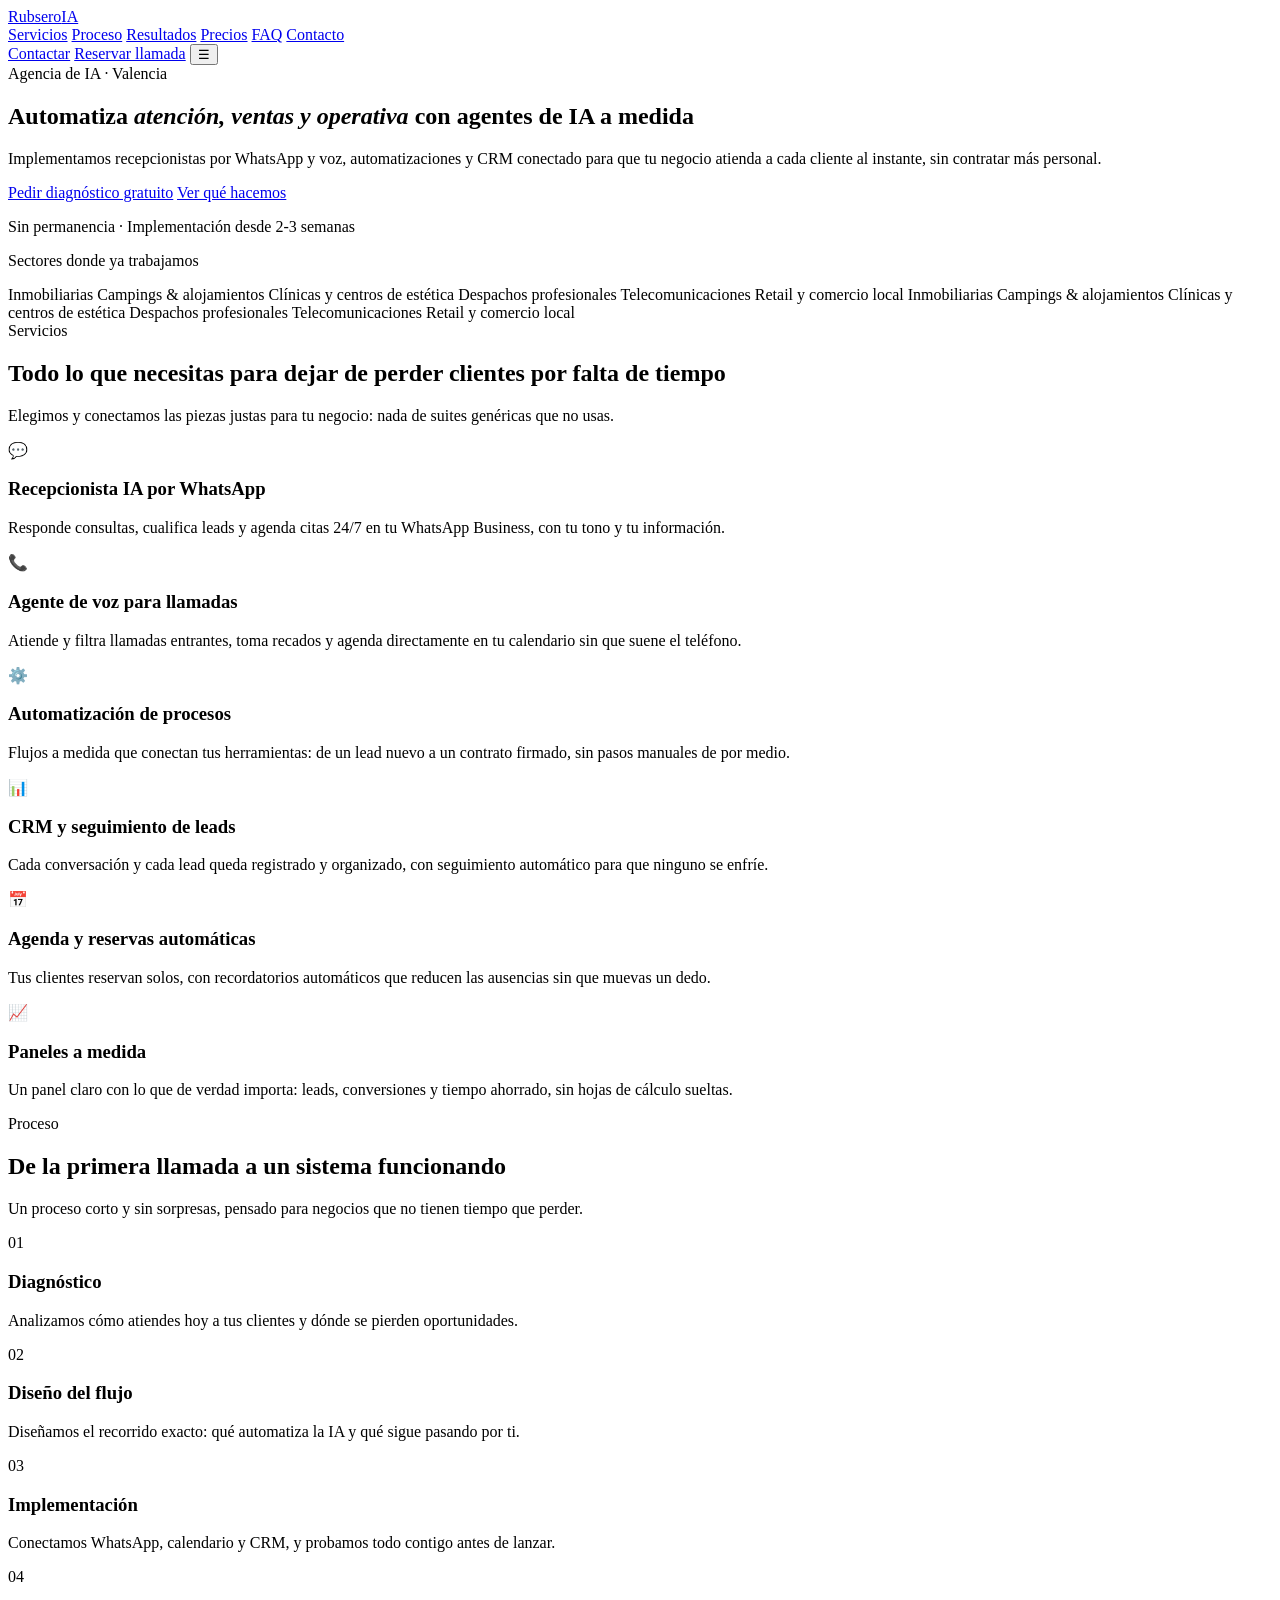
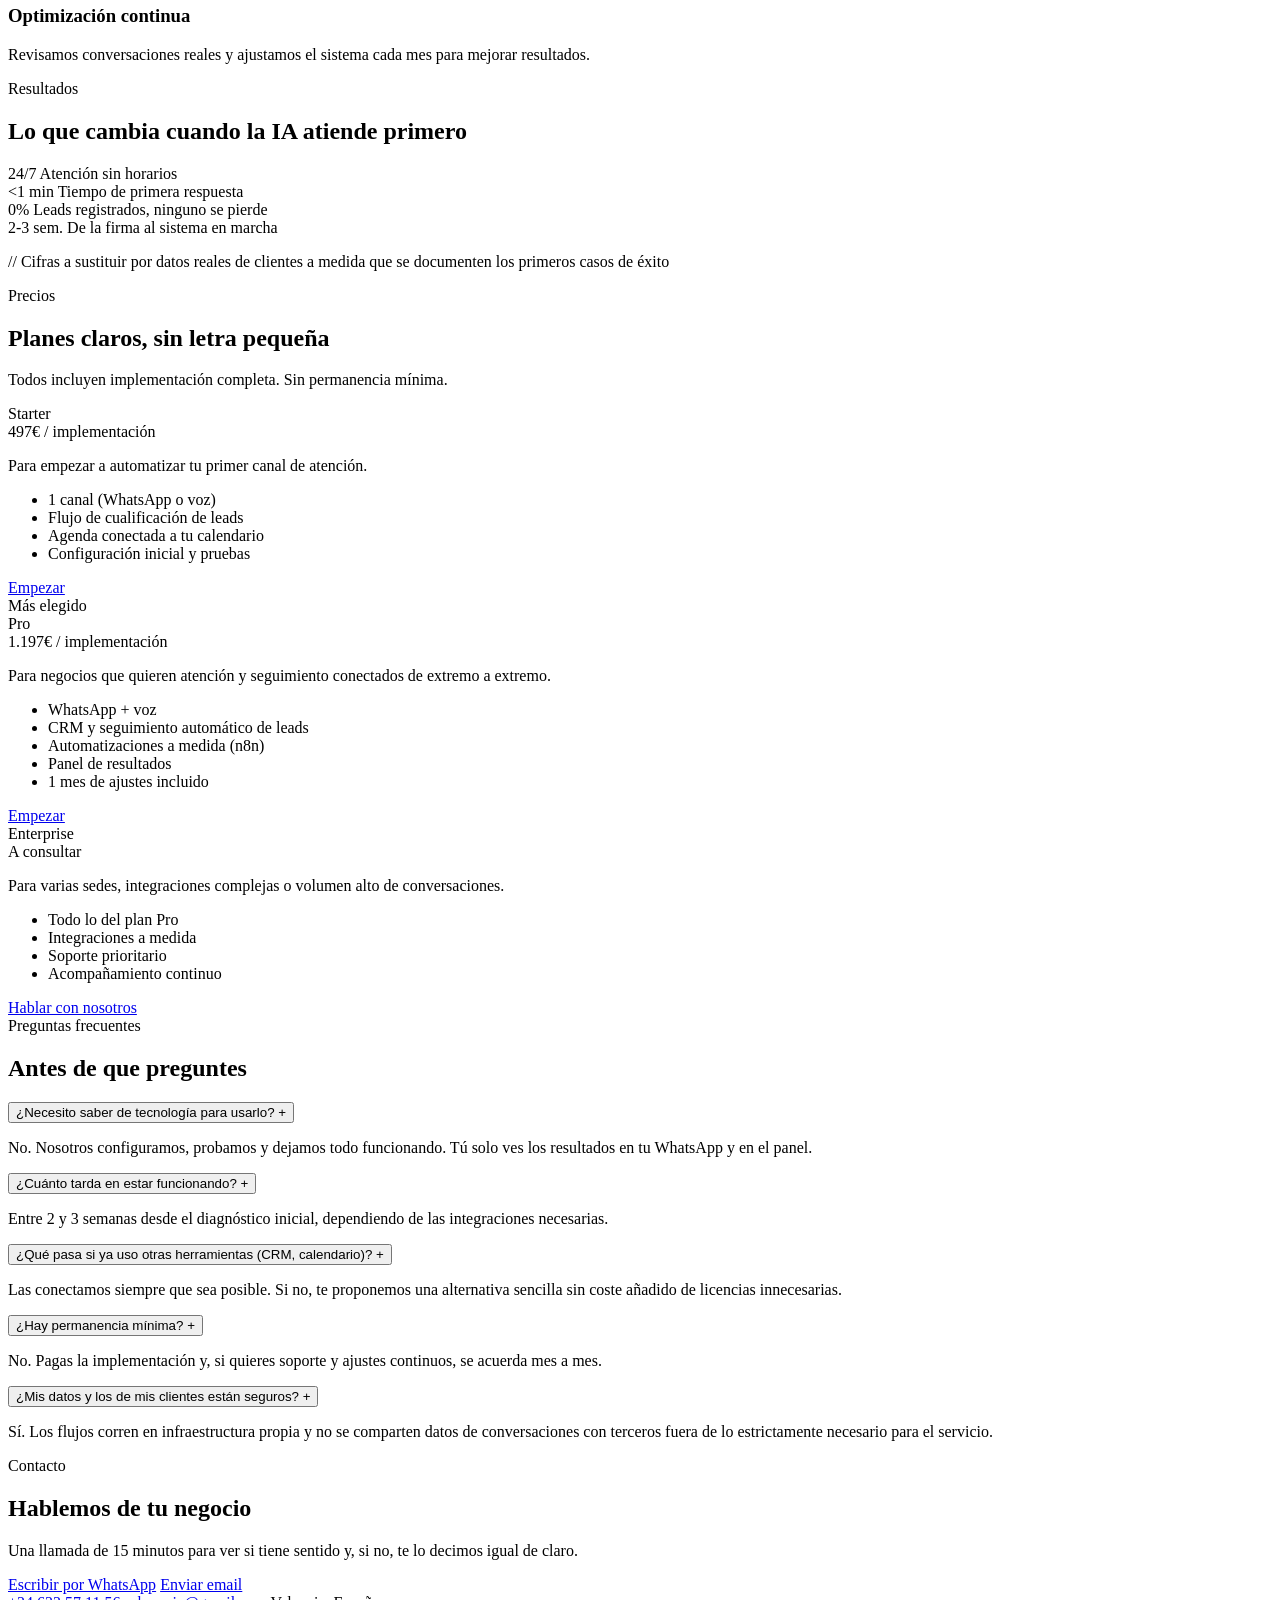
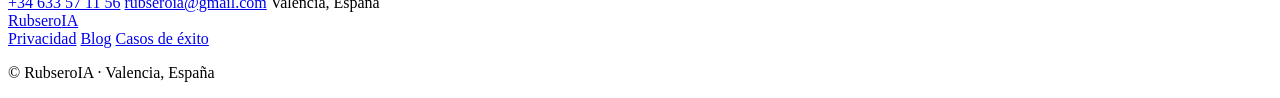
==== commit 8ce1f4de: "Add files via upload" ====
--- a/src/index.html
+++ b/src/index.html
@@ -3,814 +3,411 @@
 <head>
 <meta charset="UTF-8">
 <meta name="viewport" content="width=device-width, initial-scale=1.0">
-
-<!-- ===== PRECONNECT (acelera carga de fuentes) ===== -->
+<title>RubseroIA — Automatización con IA para tu negocio en Valencia</title>
+<meta name="description" content="Implementamos agentes de IA, automatizaciones y recepcionistas virtuales por WhatsApp y voz para negocios en Valencia. Menos tareas manuales, más clientes atendidos.">
+
+<!-- Open Graph -->
+<meta property="og:type" content="website">
+<meta property="og:title" content="RubseroIA — Automatización con IA para tu negocio">
+<meta property="og:description" content="Agentes de IA, automatizaciones y recepcionistas virtuales para negocios reales. Implementación en semanas, no meses.">
+<meta property="og:url" content="https://rubseroia.com">
+<meta property="og:image" content="https://rubseroia.com/assets/img/og-image.jpg">
+<meta property="og:locale" content="es_ES">
+
+<!-- Twitter -->
+<meta name="twitter:card" content="summary_large_image">
+<meta name="twitter:title" content="RubseroIA — Automatización con IA para tu negocio">
+<meta name="twitter:description" content="Agentes de IA, automatizaciones y recepcionistas virtuales para negocios reales.">
+
+<link rel="canonical" href="https://rubseroia.com">
+<link rel="icon" type="image/svg+xml" href="/assets/img/favicon.svg">
+<link rel="manifest" href="/manifest.json">
+
+<!-- Google Search Console: sustituir CONTENT-A-RELLENAR por el código que te da Search Console al verificar la propiedad (Configuración > Verificación de propiedad > etiqueta HTML) -->
+<meta name="google-site-verification" content="CONTENT-A-RELLENAR">
+
+<!-- Google Analytics 4: sustituir G-XXXXXXXXXX por el Measurement ID real de tu propiedad GA4 (Admin > Flujos de datos > tu flujo web) -->
+<script async src="https://www.googletagmanager.com/gtag/js?id=G-XXXXXXXXXX"></script>
+<script>
+  window.dataLayer = window.dataLayer || [];
+  function gtag(){dataLayer.push(arguments);}
+  gtag('js', new Date());
+  gtag('config', 'G-XXXXXXXXXX');
+</script>
+
 <link rel="preconnect" href="https://fonts.googleapis.com">
 <link rel="preconnect" href="https://fonts.gstatic.com" crossorigin>
-
-<!-- ===== FUENTES ===== -->
-<link href="https://fonts.googleapis.com/css2?family=Bricolage+Grotesque:opsz,wght@12..96,400;12..96,500;12..96,700;12..96,800&family=Inter:wght@300;400;500&family=Space+Mono:wght@400;700&display=swap" rel="stylesheet">
-
-<!-- ===== META SEO ESENCIALES ===== -->
-<title>RubseroIA — Consultoría e Implementación de IA para Empresas | Valencia, España</title>
-<meta name="description" content="Implementamos inteligencia artificial en tu empresa: chatbots 24/7, automatización, análisis de datos y generación de contenido. Sin tecnicismos. Resultados desde el primer mes. Consulta gratis.">
-<meta name="keywords" content="consultoría IA España, inteligencia artificial empresas, chatbot IA, automatización negocios, IA Valencia, implementación IA pymes">
-<meta name="robots" content="index, follow, max-image-preview:large, max-snippet:-1, max-video-preview:-1">
-<link rel="canonical" href="https://rubseroIA.com/">
-<link rel="sitemap" type="application/xml" href="/sitemap.xml">
-
-<!-- ===== OPEN GRAPH (Facebook, LinkedIn, WhatsApp) ===== -->
-<meta property="og:title" content="RubseroIA — IA para tu Negocio, sin complicaciones">
-<meta property="og:description" content="Chatbots, automatización y análisis de datos con IA. Resultados desde el primer mes. Atendemos toda España.">
-<meta property="og:type" content="website">
-<meta property="og:url" content="https://rubseroIA.com/">
-<meta property="og:image" content="https://rubseroIA.com/img/og-image.jpg">
-<meta property="og:image:width" content="1200">
-<meta property="og:image:height" content="630">
-<meta property="og:locale" content="es_ES">
-<meta property="og:site_name" content="RubseroIA">
-
-<!-- ===== TWITTER CARDS ===== -->
-<meta name="twitter:card" content="summary_large_image">
-<meta name="twitter:title" content="RubseroIA — IA para tu Negocio">
-<meta name="twitter:description" content="Implementamos IA en empresas españolas. Chatbots, automatización y análisis de datos. Consulta gratuita.">
-<meta name="twitter:image" content="https://rubseroIA.com/img/og-image.jpg">
-
-<!-- ===== META ADICIONALES ===== -->
-<meta name="author" content="RubseroIA">
-<meta name="theme-color" content="#04060F">
-<meta name="geo.region" content="ES-VC">
-<meta name="geo.placename" content="Valencia, España">
-<meta name="geo.position" content="39.4699;-0.3763">
-<meta name="ICBM" content="39.4699, -0.3763">
-
-<!-- ===== MANIFEST (PWA) ===== -->
-<link rel="manifest" href="/manifest.json">
-
-<style>
-*,*::before,*::after{box-sizing:border-box;margin:0;padding:0}
-:root{
-  --bg:#04060F;--bg2:#080D1C;
-  --g1:#01FFC2;--g2:#7B3FFF;--g3:#FF2D6B;
-  --text:#E8EEFF;--text2:#6B7FAA;--text3:#2E3A58;
-  --border:rgba(255,255,255,0.07);--card:rgba(255,255,255,0.035);--r:20px;
-}
-html{scroll-behavior:smooth}
-::selection{background:rgba(1,255,194,.15);color:var(--g1)}
-body{font-family:'Inter',sans-serif;background:var(--bg);color:var(--text);overflow-x:hidden;cursor:none}
-#cursor{position:fixed;width:12px;height:12px;background:var(--g1);border-radius:50%;pointer-events:none;z-index:9999;transform:translate(-50%,-50%);mix-blend-mode:difference;transition:width .2s,height .2s}
-#cursor-ring{position:fixed;width:36px;height:36px;border:1px solid rgba(1,255,194,.4);border-radius:50%;pointer-events:none;z-index:9998;transform:translate(-50%,-50%);transition:width .15s,height .15s}
-/* CURSOR: desactivado en dispositivos táctiles */
-@media (hover: none) and (pointer: coarse) {
-  body{cursor:auto!important}
-  #cursor,#cursor-ring{display:none!important}
-}
-#bg-canvas{position:fixed;inset:0;z-index:0;pointer-events:none}
-.gridlines{position:fixed;inset:0;z-index:0;pointer-events:none;
-  background-image:linear-gradient(rgba(1,255,194,.018) 1px,transparent 1px),linear-gradient(90deg,rgba(1,255,194,.018) 1px,transparent 1px);
-  background-size:80px 80px}
-/* NAV */
-nav{position:fixed;top:0;left:0;right:0;z-index:200;
-  padding:.9rem 3rem;display:flex;align-items:center;justify-content:space-between;
-  background:rgba(4,6,15,.8);backdrop-filter:blur(30px) saturate(1.8);
-  border-bottom:1px solid var(--border)}
-.logo{display:flex;align-items:center;gap:12px;text-decoration:none}
-.logo-mark{width:36px;height:36px;flex-shrink:0}
-.logo-text{font-family:'Bricolage Grotesque',sans-serif;font-weight:800;font-size:1.35rem;color:var(--text);letter-spacing:-.01em}
-.logo-text em{color:var(--g1);font-style:normal}
-.nav-links{display:flex;gap:2.2rem;list-style:none;align-items:center}
-.nav-links a{color:var(--text2);text-decoration:none;font-size:.83rem;font-weight:400;letter-spacing:.02em;text-transform:uppercase;transition:color .2s}
-.nav-links a:hover{color:var(--text)}
-.nav-pill{background:transparent;border:1px solid rgba(1,255,194,.35);color:var(--g1)!important;
-  padding:.45rem 1.3rem;border-radius:100px;font-size:.78rem!important;letter-spacing:.04em!important;transition:all .25s!important}
-.nav-pill:hover{background:rgba(1,255,194,.08)!important;color:var(--g1)!important}
-.hamburger{display:none;background:none;border:none;cursor:pointer;flex-direction:column;gap:5px;padding:4px}
-.hamburger span{display:block;width:22px;height:2px;background:var(--text);border-radius:2px}
-/* HERO */
-.hero{min-height:100vh;display:flex;align-items:center;justify-content:center;
-  text-align:center;padding:8rem 2rem 5rem;position:relative;z-index:1;overflow:hidden}
-.hero-inner{max-width:1000px;width:100%}
-.blob{position:absolute;border-radius:50%;pointer-events:none;filter:blur(90px)}
-.hero-eyebrow{display:inline-flex;align-items:center;gap:8px;margin-bottom:2.5rem;
-  font-family:'Space Mono',monospace;font-size:.7rem;color:var(--g1);
-  letter-spacing:.15em;text-transform:uppercase;padding:.4rem 1rem;
-  border:1px solid rgba(1,255,194,.2);border-radius:100px;background:rgba(1,255,194,.04)}
-.eyebrow-dot{width:6px;height:6px;background:var(--g1);border-radius:50%;animation:blink 1.4s step-end infinite}
-@keyframes blink{0%,100%{opacity:1}50%{opacity:0}}
-.hero h1{font-family:'Bricolage Grotesque',sans-serif;font-weight:800;
-  font-size:clamp(3rem,8.5vw,7rem);line-height:.98;letter-spacing:-.04em;margin-bottom:2rem}
-.h1-line{display:block;overflow:hidden}
-.h1-line span{display:block;animation:slideUp .75s cubic-bezier(.16,1,.3,1) both}
-.h1-line:nth-child(1) span{animation-delay:.05s}
-.h1-line:nth-child(2) span{animation-delay:.17s}
-.h1-line:nth-child(3) span{animation-delay:.29s}
-@keyframes slideUp{from{transform:translateY(110%);opacity:0}to{transform:translateY(0);opacity:1}}
-.h1-accent{background:linear-gradient(90deg,var(--g1) 0%,#00C9FF 50%,var(--g2) 100%);
-  -webkit-background-clip:text;-webkit-text-fill-color:transparent;background-clip:text;
-  background-size:200%;animation:gradShift 4s ease-in-out infinite alternate}
-@keyframes gradShift{from{background-position:0%}to{background-position:100%}}
-.hero-sub{color:var(--text2);font-size:clamp(.95rem,1.8vw,1.15rem);
-  max-width:520px;margin:0 auto 3rem;line-height:1.75;font-weight:300;
-  animation:fadeIn .7s ease .42s both}
-@keyframes fadeIn{from{opacity:0;transform:translateY(20px)}to{opacity:1;transform:translateY(0)}}
-.hero-ctas{display:flex;gap:1rem;justify-content:center;flex-wrap:wrap;animation:fadeIn .7s ease .54s both}
-.cta-main{display:inline-flex;align-items:center;gap:10px;background:var(--g1);color:#04060F;
-  padding:.9rem 2.2rem;border-radius:100px;font-weight:700;font-size:.95rem;text-decoration:none;
-  position:relative;overflow:hidden;transition:transform .25s,box-shadow .25s}
-.cta-main::before{content:'';position:absolute;inset:0;
-  background:linear-gradient(90deg,transparent,rgba(255,255,255,.28),transparent);
-  transform:translateX(-100%);transition:transform .5s}
-.cta-main:hover::before{transform:translateX(100%)}
-.cta-main:hover{transform:translateY(-3px);box-shadow:0 0 45px rgba(1,255,194,.35)}
-.cta-ghost{display:inline-flex;align-items:center;gap:8px;border:1px solid var(--border);color:var(--text);
-  padding:.9rem 2.2rem;border-radius:100px;font-weight:400;font-size:.95rem;text-decoration:none;transition:border-color .2s,background .2s}
-.cta-ghost:hover{border-color:rgba(255,255,255,.2);background:var(--card)}
-/* MARQUEE */
-.marquee-wrap{position:relative;z-index:1;padding:1.4rem 0;
-  border-top:1px solid var(--border);border-bottom:1px solid var(--border);
-  overflow:hidden;background:rgba(255,255,255,.012)}
-.mq-track{display:flex;gap:3.5rem;white-space:nowrap;animation:marquee 22s linear infinite;width:max-content}
-.mq-track:hover{animation-play-state:paused}
-.mq-item{font-family:'Bricolage Grotesque',sans-serif;font-weight:700;font-size:.88rem;
-  letter-spacing:.08em;text-transform:uppercase;color:var(--text3);
-  display:flex;align-items:center;gap:.9rem;flex-shrink:0}
-.mq-dot{width:4px;height:4px;background:var(--g1);border-radius:50%;opacity:.5}
-@keyframes marquee{from{transform:translateX(0)}to{transform:translateX(-50%)}}
-/* LAYOUT */
-section{padding:7rem 2rem;position:relative;z-index:1}
-.container{max-width:1160px;margin:0 auto}
-.tag{display:inline-flex;align-items:center;gap:8px;font-family:'Space Mono',monospace;
-  font-size:.68rem;font-weight:700;color:var(--g1);letter-spacing:.14em;text-transform:uppercase;margin-bottom:1rem}
-.tag-line{width:24px;height:1px;background:var(--g1)}
-.sec-title{font-family:'Bricolage Grotesque',sans-serif;font-weight:800;
-  font-size:clamp(2rem,4.5vw,3.2rem);line-height:1.1;letter-spacing:-.025em;margin-bottom:1rem}
-.sec-sub{color:var(--text2);font-size:1rem;max-width:480px;line-height:1.7;font-weight:300}
-/* SERVICES */
-.services-layout{display:grid;grid-template-columns:1fr 2fr;gap:4rem;align-items:start;margin-top:4rem}
-.services-sticky{position:sticky;top:7rem}
-.services-grid{display:grid;grid-template-columns:1fr 1fr;gap:1px;
-  background:var(--border);border:1px solid var(--border);border-radius:var(--r);overflow:hidden}
-.svc{background:var(--bg);padding:2rem;transition:background .3s;cursor:default;position:relative;overflow:hidden}
-.svc::after{content:'';position:absolute;inset:0;opacity:0;
-  background:radial-gradient(circle at var(--mx,50%) var(--my,50%),rgba(1,255,194,.07),transparent 65%);
-  transition:opacity .3s}
-.svc:hover::after{opacity:1}
-.svc:hover{background:rgba(1,255,194,.02)}
-.svc-ico{font-size:1.6rem;margin-bottom:1.2rem;display:block}
-.svc h3{font-family:'Bricolage Grotesque',sans-serif;font-weight:700;font-size:1.05rem;margin-bottom:.5rem}
-.svc p{color:var(--text2);font-size:.875rem;line-height:1.65;font-weight:300}
-.svc-num{position:absolute;top:.8rem;right:1rem;font-family:'Space Mono',monospace;font-size:.62rem;color:var(--text3)}
-/* PROCESS */
-.proc-bg{background:var(--bg2);border-top:1px solid var(--border);border-bottom:1px solid var(--border)}
-.process-steps{display:grid;grid-template-columns:repeat(4,1fr);gap:0;
-  border:1px solid var(--border);border-radius:var(--r);overflow:hidden;margin-top:3.5rem}
-.pstep{padding:2rem 1.5rem;background:var(--bg2);border-right:1px solid var(--border)}
-.pstep:last-child{border-right:none}
-.pstep-n{font-family:'Space Mono',monospace;font-size:.62rem;color:var(--g1);
-  letter-spacing:.1em;margin-bottom:1.5rem;display:flex;align-items:center;gap:8px}
-.pstep-n::after{content:'';flex:1;height:1px;background:var(--border)}
-.pstep h3{font-family:'Bricolage Grotesque',sans-serif;font-weight:700;font-size:1rem;margin-bottom:.5rem}
-.pstep p{color:var(--text2);font-size:.83rem;line-height:1.6;font-weight:300}
-.pstep-icon{font-size:1.3rem;margin-bottom:.9rem}
-/* STATS */
-.stats-row{display:grid;grid-template-columns:repeat(4,1fr);gap:1px;
-  background:var(--border);border:1px solid var(--border);border-radius:var(--r);overflow:hidden;margin-top:3.5rem}
-.stat-box{background:var(--bg);padding:2.5rem 1.5rem;text-align:center}
-.stat-n{font-family:'Bricolage Grotesque',sans-serif;font-weight:800;font-size:2.9rem;
-  letter-spacing:-.04em;line-height:1;
-  background:linear-gradient(135deg,var(--g1),#00C9FF);
-  -webkit-background-clip:text;-webkit-text-fill-color:transparent;background-clip:text;margin-bottom:.4rem}
-.stat-l{color:var(--text2);font-size:.83rem;font-weight:300;line-height:1.4}
-/* TESTIMONIALS */
-.testi-grid{display:grid;grid-template-columns:repeat(3,1fr);gap:1.5rem;margin-top:3.5rem}
-.tcard{background:var(--card);border:1px solid var(--border);border-radius:var(--r);
-  padding:2rem;transition:border-color .3s,transform .3s;position:relative;overflow:hidden}
-.tcard::before{content:'"';position:absolute;top:-1.2rem;left:1.2rem;
-  font-family:'Bricolage Grotesque',sans-serif;font-size:8rem;color:rgba(1,255,194,.055);line-height:1;pointer-events:none}
-.tcard:hover{border-color:rgba(1,255,194,.18);transform:translateY(-5px)}
-.tcard-stars{color:var(--g1);font-size:.78rem;letter-spacing:2px;margin-bottom:1rem}
-.tcard-text{color:var(--text2);font-size:.9rem;line-height:1.7;font-style:italic;font-weight:300;margin-bottom:1.5rem}
-.tcard-author{display:flex;align-items:center;gap:12px}
-.tcard-av{width:38px;height:38px;border-radius:50%;flex-shrink:0;
-  display:flex;align-items:center;justify-content:center;
-  font-family:'Bricolage Grotesque',sans-serif;font-weight:700;font-size:.8rem;color:#04060F}
-.tcard-name{font-weight:500;font-size:.88rem}
-.tcard-role{color:var(--text3);font-size:.75rem;margin-top:1px}
-/* PRICING */
-.pricing-grid{display:grid;grid-template-columns:repeat(3,1fr);gap:1.5rem;margin-top:3.5rem}
-.plan{background:var(--card);border:1px solid var(--border);border-radius:var(--r);padding:2.2rem;position:relative}
-.plan.hot{border-color:rgba(1,255,194,.3);background:rgba(1,255,194,.02)}
-.plan-chip{display:inline-block;background:var(--g1);color:#04060F;
-  font-family:'Space Mono',monospace;font-size:.62rem;font-weight:700;
-  letter-spacing:.08em;padding:.3rem .8rem;border-radius:100px;margin-bottom:1.2rem;text-transform:uppercase}
-.plan-name{font-family:'Bricolage Grotesque',sans-serif;font-weight:800;font-size:1.3rem;margin-bottom:.3rem}
-.plan-desc{color:var(--text2);font-size:.83rem;font-weight:300;margin-bottom:1.8rem;line-height:1.5}
-.plan-price{font-family:'Bricolage Grotesque',sans-serif;font-weight:800;
-  font-size:2.8rem;letter-spacing:-.03em;line-height:1;margin-bottom:.3rem}
-.plan-price sub{font-size:1rem;font-weight:400;color:var(--text2);vertical-align:middle}
-.plan-freq{color:var(--text3);font-size:.78rem;margin-bottom:2rem}
-.plan-feats{list-style:none;margin-bottom:2rem;display:flex;flex-direction:column;gap:.7rem}
-.plan-feats li{display:flex;align-items:flex-start;gap:10px;font-size:.87rem;color:var(--text2);line-height:1.5}
-.fc{color:var(--g1);font-size:.9rem;flex-shrink:0;margin-top:1px}
-.plan-btn{display:block;text-align:center;border-radius:100px;font-weight:600;font-size:.9rem;
-  text-decoration:none;padding:.85rem;transition:all .2s;cursor:pointer;border:none;font-family:'Inter',sans-serif}
-.plan-btn.main{background:var(--g1);color:#04060F}
-.plan-btn.main:hover{opacity:.85;transform:translateY(-2px)}
-.plan-btn.out{border:1px solid var(--border);color:var(--text);background:transparent}
-.plan-btn.out:hover{border-color:rgba(255,255,255,.2);background:var(--card)}
-/* FAQ */
-.faq-wrap{max-width:780px;margin:3.5rem auto 0;border:1px solid var(--border);border-radius:var(--r);overflow:hidden}
-.faq-row{border-bottom:1px solid var(--border)}
-.faq-row:last-child{border-bottom:none}
-.faq-q{width:100%;background:var(--card);border:none;color:var(--text);
-  font-family:'Inter',sans-serif;font-size:.97rem;font-weight:400;
-  text-align:left;padding:1.4rem 1.8rem;cursor:pointer;
-  display:flex;justify-content:space-between;align-items:center;gap:1rem;transition:background .2s}
-.faq-q:hover{background:rgba(255,255,255,.04)}
-.faq-ico{flex-shrink:0;color:var(--text3);font-size:1.3rem;transition:transform .35s,color .2s;line-height:1}
-.faq-row.open .faq-ico{transform:rotate(45deg);color:var(--g1)}
-.faq-a{max-height:0;overflow:hidden;transition:max-height .38s cubic-bezier(.4,0,.2,1)}
-.faq-row.open .faq-a{max-height:260px}
-.faq-ai{padding:.2rem 1.8rem 1.5rem;color:var(--text2);font-size:.9rem;line-height:1.75;font-weight:300;background:rgba(1,255,194,.015)}
-/* CONTACT */
-.contact-grid{display:grid;grid-template-columns:1fr 1.1fr;gap:4rem;align-items:start;margin-top:3.5rem}
-.contact-left h2{font-family:'Bricolage Grotesque',sans-serif;font-weight:800;
-  font-size:2.2rem;line-height:1.15;letter-spacing:-.02em;margin-bottom:1rem}
-.contact-left p{color:var(--text2);font-weight:300;line-height:1.75;margin-bottom:2.2rem;font-size:.95rem}
-.cinfo{display:flex;align-items:center;gap:12px;color:var(--text2);font-size:.88rem;margin-bottom:.9rem}
-.cinfo-ico{width:32px;height:32px;background:rgba(1,255,194,.08);border:1px solid rgba(1,255,194,.15);
-  border-radius:8px;display:flex;align-items:center;justify-content:center;font-size:.85rem;flex-shrink:0}
-.cinfo strong{color:var(--text);font-weight:500}
-.contact-form{background:var(--card);border:1px solid var(--border);border-radius:var(--r);padding:2.2rem}
-.form-row{display:grid;grid-template-columns:1fr 1fr;gap:1rem}
-.fg{margin-bottom:1.1rem}
-.fg label{display:block;font-size:.72rem;color:var(--text3);margin-bottom:.4rem;
-  font-family:'Space Mono',monospace;letter-spacing:.06em;text-transform:uppercase}
-.fg input,.fg select,.fg textarea{
-  width:100%;background:rgba(255,255,255,.04);border:1px solid var(--border);
-  border-radius:10px;color:var(--text);font-family:'Inter',sans-serif;
-  font-size:.92rem;padding:.75rem 1rem;outline:none;transition:border-color .2s,box-shadow .2s}
-.fg input:focus,.fg select:focus,.fg textarea:focus{
-  border-color:rgba(1,255,194,.4);box-shadow:0 0 0 3px rgba(1,255,194,.06)}
-.fg textarea{resize:vertical;min-height:90px}
-.fg select option{background:var(--bg2);color:var(--text)}
-.submit-btn{width:100%;background:var(--g1);color:#04060F;border:none;border-radius:100px;
-  font-family:'Inter',sans-serif;font-weight:700;font-size:.97rem;
-  padding:.9rem;cursor:pointer;transition:all .25s;margin-top:.3rem}
-.submit-btn:hover{opacity:.88;transform:translateY(-2px);box-shadow:0 8px 32px rgba(1,255,194,.28)}
-.submit-btn:disabled{opacity:.45;transform:none;cursor:not-allowed}
-.form-ok{display:none;margin-top:1rem;padding:1rem;border-radius:10px;
-  background:rgba(1,255,194,.07);border:1px solid rgba(1,255,194,.2);
-  color:var(--g1);font-size:.88rem;text-align:center}
-/* FOOTER */
-footer{border-top:1px solid var(--border);padding:2.5rem 2rem;position:relative;z-index:1}
-.footer-inner{max-width:1160px;margin:0 auto;display:flex;justify-content:space-between;align-items:center;flex-wrap:wrap;gap:1rem}
-.footer-logo{font-family:'Bricolage Grotesque',sans-serif;font-weight:800;font-size:1.3rem}
-.footer-logo em{color:var(--g1);font-style:normal}
-.footer-links{display:flex;gap:2rem;list-style:none}
-.footer-links a{color:var(--text3);text-decoration:none;font-size:.73rem;letter-spacing:.04em;text-transform:uppercase;transition:color .2s}
-.footer-links a:hover{color:var(--text2)}
-.footer-copy{color:var(--text3);font-family:'Space Mono',monospace;font-size:.66rem}
-/* REVEAL */
-.rv{opacity:0;transform:translateY(28px);transition:opacity .65s cubic-bezier(.16,1,.3,1),transform .65s cubic-bezier(.16,1,.3,1)}
-.rv.in{opacity:1;transform:translateY(0)}
-.rv-d1{transition-delay:.09s}.rv-d2{transition-delay:.18s}.rv-d3{transition-delay:.27s}
-/* RESPONSIVE */
-@media(max-width:960px){
-  .services-layout{grid-template-columns:1fr}
-  .services-sticky{position:static}
-  .process-steps{grid-template-columns:1fr 1fr}
-  .testi-grid{grid-template-columns:1fr 1fr}
-  .pricing-grid{grid-template-columns:1fr}
-}
-@media(max-width:820px){
-  nav{padding:.9rem 1.5rem}
-  .nav-links{display:none}
-  .hamburger{display:flex}
-}
-@media(max-width:640px){
-  .stats-row{grid-template-columns:1fr 1fr}
-  .testi-grid{grid-template-columns:1fr}
-  .process-steps{grid-template-columns:1fr}
-  .contact-grid{grid-template-columns:1fr;gap:2rem}
-  .form-row{grid-template-columns:1fr}
-  section{padding:5rem 1.2rem}
-  .hero{padding:7rem 1.2rem 4rem}
-}
-</style>
+<link href="https://fonts.googleapis.com/css2?family=Bricolage+Grotesque:wght@400;600;700;800&family=Inter:wght@400;500;600;700&family=Space+Mono:wght@400;700&display=swap" rel="stylesheet">
+
+<link rel="stylesheet" href="/assets/css/main.min.css">
 </head>
 <body>
-<div id="cursor"></div>
-<div id="cursor-ring"></div>
-<canvas id="bg-canvas"></canvas>
-<div class="gridlines"></div>
-
-<!-- NAV -->
-<nav aria-label="Navegación principal">
-  <a href="#" class="logo" aria-label="RubseroIA — Inicio">
-    <div class="logo-mark" role="img" aria-label="Logo RubseroIA">
-      <svg viewBox="0 0 36 36" width="36" height="36" fill="none" xmlns="http://www.w3.org/2000/svg" aria-hidden="true">
-        <polygon points="18,2 34,10 34,26 18,34 2,26 2,10" stroke="#01FFC2" stroke-width="1.5" fill="rgba(1,255,194,.06)"/>
-        <circle cx="18" cy="18" r="3.5" fill="#01FFC2"/>
-        <line x1="18" y1="6" x2="18" y2="14.5" stroke="#01FFC2" stroke-width="1.5"/>
-        <line x1="18" y1="21.5" x2="18" y2="30" stroke="#01FFC2" stroke-width="1.5" opacity=".4"/>
-        <line x1="7.5" y1="12" x2="14.5" y2="16" stroke="#01FFC2" stroke-width="1.5" opacity=".6"/>
-        <line x1="21.5" y1="20" x2="28.5" y2="24" stroke="#01FFC2" stroke-width="1.5" opacity=".4"/>
-        <line x1="7.5" y1="24" x2="14.5" y2="20" stroke="#01FFC2" stroke-width="1.5" opacity=".4"/>
-        <line x1="21.5" y1="16" x2="28.5" y2="12" stroke="#01FFC2" stroke-width="1.5" opacity=".6"/>
-      </svg>
-    </div>
-    <span class="logo-text">Rubsero<em>IA</em></span>
-  </a>
-  <ul class="nav-links" id="nav-ul">
-    <li><a href="#servicios">Servicios</a></li>
-    <li><a href="#proceso">Proceso</a></li>
-    <li><a href="#resultados">Resultados</a></li>
-    <li><a href="#precios">Precios</a></li>
-    <li><a href="#contacto" class="nav-pill">Consulta gratis</a></li>
-  </ul>
-  <button class="hamburger" onclick="toggleNav()" aria-label="Abrir menú de navegación" aria-expanded="false" aria-controls="nav-ul">
-    <span></span><span></span><span></span>
-  </button>
-</nav>
-
-<!-- HERO -->
-<section class="hero" aria-label="Hero principal">
-  <div class="blob" style="top:-120px;left:-180px;width:700px;height:600px;background:radial-gradient(circle,rgba(123,63,255,.12),transparent 65%);opacity:.7"></div>
-  <div class="blob" style="top:8%;right:-220px;width:600px;height:500px;background:radial-gradient(circle,rgba(1,255,194,.07),transparent 65%)"></div>
-  <div class="blob" style="bottom:-50px;left:18%;width:500px;height:320px;background:radial-gradient(ellipse,rgba(255,45,107,.05),transparent 65%)"></div>
-  <div class="hero-inner">
-    <div class="hero-eyebrow"><span class="eyebrow-dot"></span> IA para negocios · España</div>
-    <h1>
-      <span class="h1-line"><span>Tu negocio</span></span>
-      <span class="h1-line"><span class="h1-accent">potenciado</span></span>
-      <span class="h1-line"><span>con IA real</span></span>
-    </h1>
-    <p class="hero-sub">Implementamos inteligencia artificial en tu empresa de forma sencilla, sin tecnicismos y con resultados desde el primer mes.</p>
-    <div class="hero-ctas">
-      <a href="#contacto" class="cta-main" aria-label="Solicitar consulta gratuita">
-        Consulta gratuita
-        <svg width="14" height="14" viewBox="0 0 14 14" fill="none" aria-hidden="true"><path d="M1 7h12M7 1l6 6-6 6" stroke="currentColor" stroke-width="1.8" stroke-linecap="round" stroke-linejoin="round"/></svg>
-      </a>
-      <a href="#servicios" class="cta-ghost" aria-label="Ver nuestros servicios de IA">Ver qué hacemos</a>
-    </div>
-  </div>
-</section>
-
-<!-- MARQUEE -->
-<div class="marquee-wrap" aria-label="Sectores que atendemos">
-  <div class="mq-track" id="mqt">
-    <span class="mq-item">Clínicas &amp; Salud<span class="mq-dot"></span></span>
-    <span class="mq-item">E-commerce<span class="mq-dot"></span></span>
-    <span class="mq-item">Inmobiliarias<span class="mq-dot"></span></span>
-    <span class="mq-item">Hostelería<span class="mq-dot"></span></span>
-    <span class="mq-item">Despachos jurídicos<span class="mq-dot"></span></span>
-    <span class="mq-item">Distribuidoras<span class="mq-dot"></span></span>
-    <span class="mq-item">RRHH &amp; Selección<span class="mq-dot"></span></span>
-    <span class="mq-item">Retail<span class="mq-dot"></span></span>
-    <span class="mq-item">Marketing<span class="mq-dot"></span></span>
-    <span class="mq-item">Logística<span class="mq-dot"></span></span>
-    <span class="mq-item">Clínicas &amp; Salud<span class="mq-dot"></span></span>
-    <span class="mq-item">E-commerce<span class="mq-dot"></span></span>
-    <span class="mq-item">Inmobiliarias<span class="mq-dot"></span></span>
-    <span class="mq-item">Hostelería<span class="mq-dot"></span></span>
-    <span class="mq-item">Despachos jurídicos<span class="mq-dot"></span></span>
-    <span class="mq-item">Distribuidoras<span class="mq-dot"></span></span>
-    <span class="mq-item">RRHH &amp; Selección<span class="mq-dot"></span></span>
-    <span class="mq-item">Retail<span class="mq-dot"></span></span>
-    <span class="mq-item">Marketing<span class="mq-dot"></span></span>
-    <span class="mq-item">Logística<span class="mq-dot"></span></span>
+
+<!-- Textura de grano sutil, encima de todo, no interactiva -->
+<div class="grain" aria-hidden="true"></div>
+
+<!-- ============ NAV ============ -->
+<header class="nav">
+  <div class="container">
+    <a href="#top" class="nav-logo">Rubsero<span>IA</span></a>
+    <nav class="nav-links" id="navLinks">
+      <a href="#servicios">Servicios</a>
+      <a href="#proceso">Proceso</a>
+      <a href="#resultados">Resultados</a>
+      <a href="#precios">Precios</a>
+      <a href="#faq">FAQ</a>
+      <a href="#contacto">Contacto</a>
+    </nav>
+    <div class="nav-cta">
+      <a href="#contacto" class="btn btn-ghost">Contactar</a>
+      <a href="#contacto" class="btn btn-primary" data-event="cta_nav_click">Reservar llamada</a>
+      <button class="nav-toggle" id="navToggle" aria-label="Abrir menú">☰</button>
+    </div>
+  </div>
+  <div class="nav-progress" id="navProgress"></div>
+</header>
+
+<!-- ============ HERO ============ -->
+<section class="hero" id="top">
+  <div class="hero-bg" aria-hidden="true">
+    <span class="orb orb-1"></span>
+    <span class="orb orb-2"></span>
+    <span class="orb orb-3"></span>
+    <span class="hero-grid"></span>
+    <span class="hero-spotlight" id="heroSpotlight"></span>
+  </div>
+  <div class="container">
+    <span class="eyebrow hero-fade">Agencia de IA · Valencia</span>
+    <h1 class="hero-fade" style="animation-delay:.08s">Automatiza <em>atención, ventas y operativa</em> con agentes de IA a medida</h1>
+    <p class="lead hero-fade" style="animation-delay:.18s">Implementamos recepcionistas por WhatsApp y voz, automatizaciones y CRM conectado para que tu negocio atienda a cada cliente al instante, sin contratar más personal.</p>
+    <div class="hero-actions hero-fade" style="animation-delay:.28s">
+      <a href="#contacto" class="btn btn-primary" data-event="cta_hero_click">Pedir diagnóstico gratuito</a>
+      <a href="#servicios" class="btn btn-ghost">Ver qué hacemos</a>
+    </div>
+    <p class="hero-note hero-fade" style="animation-delay:.36s">Sin permanencia · Implementación desde 2-3 semanas</p>
+  </div>
+  <div class="scroll-cue" aria-hidden="true"><span></span></div>
+</section>
+
+<!-- ============ MARQUEE SECTORES ============ -->
+<div class="marquee-wrap">
+  <p class="marquee-label">Sectores donde ya trabajamos</p>
+  <div class="marquee" id="marquee">
+    <span>Inmobiliarias</span>
+    <span>Campings &amp; alojamientos</span>
+    <span>Clínicas y centros de estética</span>
+    <span>Despachos profesionales</span>
+    <span>Telecomunicaciones</span>
+    <span>Retail y comercio local</span>
+    <span>Inmobiliarias</span>
+    <span>Campings &amp; alojamientos</span>
+    <span>Clínicas y centros de estética</span>
+    <span>Despachos profesionales</span>
+    <span>Telecomunicaciones</span>
+    <span>Retail y comercio local</span>
   </div>
 </div>
 
-<!-- SERVICIOS -->
-<section id="servicios" aria-labelledby="servicios-titulo">
-  <div class="container">
-    <div class="services-layout">
-      <div class="services-sticky rv">
-        <div class="tag"><span class="tag-line"></span>Servicios</div>
-        <h2 class="sec-title" id="servicios-titulo">¿Qué podemos hacer por tu empresa?</h2>
-        <p class="sec-sub" style="margin-bottom:2rem">Soluciones prácticas que se integran en tu día a día desde el primer momento.</p>
-        <a href="#contacto" class="cta-main" style="display:inline-flex;font-size:.88rem;padding:.75rem 1.6rem" aria-label="Contactar con RubseroIA">Hablar con nosotros →</a>
-      </div>
-      <div class="services-grid rv rv-d1">
-        <article class="svc" aria-labelledby="svc-01"><span class="svc-num">01</span><span class="svc-ico" aria-hidden="true">🤖</span><h3 id="svc-01">Chatbot con IA 24/7</h3><p>Responde consultas, reservas y dudas en cualquier momento. Sin coste extra en personal.</p></article>
-        <article class="svc" aria-labelledby="svc-02"><span class="svc-num">02</span><span class="svc-ico" aria-hidden="true">📊</span><h3 id="svc-02">Análisis de datos</h3><p>Convierte números en decisiones. Dashboards que cualquiera puede entender.</p></article>
-        <article class="svc" aria-labelledby="svc-03"><span class="svc-num">03</span><span class="svc-ico" aria-hidden="true">⚙️</span><h3 id="svc-03">Automatización</h3><p>Elimina el trabajo repetitivo: facturas, correos, informes. La IA trabaja, tú decides.</p></article>
-        <article class="svc" aria-labelledby="svc-04"><span class="svc-num">04</span><span class="svc-ico" aria-hidden="true">✍️</span><h3 id="svc-04">Generación de contenido</h3><p>Posts, newsletters y fichas de producto. Contenido de calidad en minutos.</p></article>
-        <article class="svc" aria-labelledby="svc-05"><span class="svc-num">05</span><span class="svc-ico" aria-hidden="true">🔍</span><h3 id="svc-05">IA para RRHH</h3><p>Filtra CVs, agenda entrevistas y evalúa candidatos. Contrata mejor en menos tiempo.</p></article>
-        <article class="svc" aria-labelledby="svc-06"><span class="svc-num">06</span><span class="svc-ico" aria-hidden="true">🎯</span><h3 id="svc-06">Estrategia a medida</h3><p>Analizamos tu negocio y diseñamos el plan de IA que más valor te aporta. Gratis.</p></article>
-      </div>
-    </div>
-  </div>
-</section>
-
-<!-- PROCESO -->
-<section id="proceso" class="proc-bg" aria-labelledby="proceso-titulo">
-  <div class="container">
-    <div class="rv" style="text-align:center">
-      <div class="tag" style="justify-content:center"><span class="tag-line"></span>Proceso<span class="tag-line"></span></div>
-      <h2 class="sec-title" id="proceso-titulo" style="text-align:center">Tan fácil como 1-2-3-4</h2>
-      <p class="sec-sub" style="margin:0 auto;text-align:center">No necesitas saber de tecnología. Nosotros lo hacemos todo.</p>
-    </div>
-    <div class="process-steps rv rv-d1">
-      <article class="pstep" aria-labelledby="pstep-01">
-        <div class="pstep-n" id="pstep-01">Paso — 01</div>
-        <div class="pstep-icon" aria-hidden="true">💬</div>
-        <h3>Consulta gratis</h3>
-        <p>Entendemos tu negocio y tus retos. Sin compromisos ni tecnicismos.</p>
-      </article>
-      <article class="pstep" aria-labelledby="pstep-02">
-        <div class="pstep-n" id="pstep-02">Paso — 02</div>
-        <div class="pstep-icon" aria-hidden="true">📋</div>
-        <h3>Propuesta clara</h3>
-        <p>Plan con costes exactos, tiempos y resultados esperados. Sin letra pequeña.</p>
-      </article>
-      <article class="pstep" aria-labelledby="pstep-03">
-        <div class="pstep-n" id="pstep-03">Paso — 03</div>
-        <div class="pstep-icon" aria-hidden="true">🛠️</div>
+<!-- ============ SERVICIOS ============ -->
+<section id="servicios">
+  <div class="container">
+    <div class="section-head reveal">
+      <span class="eyebrow">Servicios</span>
+      <h2>Todo lo que necesitas para dejar de perder clientes por falta de tiempo</h2>
+      <p>Elegimos y conectamos las piezas justas para tu negocio: nada de suites genéricas que no usas.</p>
+    </div>
+    <div class="services-grid">
+      <div class="card tilt reveal">
+        <div class="card-icon">💬</div>
+        <h3>Recepcionista IA por WhatsApp</h3>
+        <p>Responde consultas, cualifica leads y agenda citas 24/7 en tu WhatsApp Business, con tu tono y tu información.</p>
+      </div>
+      <div class="card tilt reveal" style="transition-delay:.06s">
+        <div class="card-icon">📞</div>
+        <h3>Agente de voz para llamadas</h3>
+        <p>Atiende y filtra llamadas entrantes, toma recados y agenda directamente en tu calendario sin que suene el teléfono.</p>
+      </div>
+      <div class="card tilt reveal" style="transition-delay:.12s">
+        <div class="card-icon">⚙️</div>
+        <h3>Automatización de procesos</h3>
+        <p>Flujos a medida que conectan tus herramientas: de un lead nuevo a un contrato firmado, sin pasos manuales de por medio.</p>
+      </div>
+      <div class="card tilt reveal">
+        <div class="card-icon">📊</div>
+        <h3>CRM y seguimiento de leads</h3>
+        <p>Cada conversación y cada lead queda registrado y organizado, con seguimiento automático para que ninguno se enfríe.</p>
+      </div>
+      <div class="card tilt reveal" style="transition-delay:.06s">
+        <div class="card-icon">📅</div>
+        <h3>Agenda y reservas automáticas</h3>
+        <p>Tus clientes reservan solos, con recordatorios automáticos que reducen las ausencias sin que muevas un dedo.</p>
+      </div>
+      <div class="card tilt reveal" style="transition-delay:.12s">
+        <div class="card-icon">📈</div>
+        <h3>Paneles a medida</h3>
+        <p>Un panel claro con lo que de verdad importa: leads, conversiones y tiempo ahorrado, sin hojas de cálculo sueltas.</p>
+      </div>
+    </div>
+  </div>
+</section>
+
+<!-- ============ PROCESO ============ -->
+<section id="proceso">
+  <div class="container">
+    <div class="section-head reveal">
+      <span class="eyebrow">Proceso</span>
+      <h2>De la primera llamada a un sistema funcionando</h2>
+      <p>Un proceso corto y sin sorpresas, pensado para negocios que no tienen tiempo que perder.</p>
+    </div>
+    <div class="process-grid">
+      <div class="process-step reveal">
+        <div class="process-num">01</div>
+        <h3>Diagnóstico</h3>
+        <p>Analizamos cómo atiendes hoy a tus clientes y dónde se pierden oportunidades.</p>
+      </div>
+      <div class="process-step reveal" style="transition-delay:.06s">
+        <div class="process-num">02</div>
+        <h3>Diseño del flujo</h3>
+        <p>Diseñamos el recorrido exacto: qué automatiza la IA y qué sigue pasando por ti.</p>
+      </div>
+      <div class="process-step reveal" style="transition-delay:.12s">
+        <div class="process-num">03</div>
         <h3>Implementación</h3>
-        <p>Integramos la IA en tus herramientas actuales. Tú solo tienes que aprobar.</p>
-      </article>
-      <article class="pstep" aria-labelledby="pstep-04">
-        <div class="pstep-n" id="pstep-04">Paso — 04</div>
-        <div class="pstep-icon" aria-hidden="true">🚀</div>
-        <h3>Soporte continuo</h3>
-        <p>Te enseñamos a sacarle partido y estamos contigo en todo momento.</p>
-      </article>
-    </div>
-  </div>
-</section>
-
-<!-- RESULTADOS -->
-<section id="resultados" aria-labelledby="resultados-titulo">
-  <div class="container">
-    <div class="rv" style="text-align:center">
-      <div class="tag" style="justify-content:center"><span class="tag-line"></span>Resultados<span class="tag-line"></span></div>
-      <h2 class="sec-title" id="resultados-titulo" style="text-align:center">Números que hablan solos</h2>
-    </div>
-    <div class="stats-row rv rv-d1">
-      <div class="stat-box"><div class="stat-n" data-target="73" data-prefix="+">+73%</div><div class="stat-l">Aumento en<br>productividad</div></div>
-      <div class="stat-box"><div class="stat-n" data-target="40" data-prefix="−">−40%</div><div class="stat-l">Reducción de<br>costes operativos</div></div>
-      <div class="stat-box"><div class="stat-n" data-target="3" data-suffix="×">3×</div><div class="stat-l">Más rápido en<br>atención al cliente</div></div>
-      <div class="stat-box"><div class="stat-n" data-target="97" data-suffix="%">97%</div><div class="stat-l">Clientes<br>satisfechos</div></div>
-    </div>
-    <div class="testi-grid">
-      <article class="tcard rv rv-d1" aria-labelledby="testi-01">
-        <div class="tcard-stars" aria-label="5 estrellas">★★★★★</div>
-        <p class="tcard-text" id="testi-01">"Desde que implementamos el chatbot, nuestro equipo tiene un 60% menos de consultas repetitivas. Se pagó sola en dos meses."</p>
-        <div class="tcard-author">
-          <div class="tcard-av" style="background:linear-gradient(135deg,#01FFC2,#0099FF)" aria-hidden="true">MC</div>
-          <div><div class="tcard-name">María C.</div><div class="tcard-role">Directora, Clínica Dental Valencia</div></div>
-        </div>
-      </article>
-      <article class="tcard rv rv-d2" aria-labelledby="testi-02">
-        <div class="tcard-stars" aria-label="5 estrellas">★★★★★</div>
-        <p class="tcard-text" id="testi-02">"Pensaba que la IA era solo para grandes empresas. En 3 semanas teníamos automatizados los informes y la gestión de pedidos. Increíble."</p>
-        <div class="tcard-author">
-          <div class="tcard-av" style="background:linear-gradient(135deg,#7B3FFF,#FF2D6B)" aria-hidden="true">JR</div>
-          <div><div class="tcard-name">Jorge R.</div><div class="tcard-role">Gerente, Distribuidora Norte</div></div>
-        </div>
-      </article>
-      <article class="tcard rv rv-d3" aria-labelledby="testi-03">
-        <div class="tcard-stars" aria-label="5 estrellas">★★★★★</div>
-        <p class="tcard-text" id="testi-03">"Muy fácil. Me explicaron todo sin tecnicismos y en dos semanas teníamos la IA funcionando. Las ventas subieron un 22%."</p>
-        <div class="tcard-author">
-          <div class="tcard-av" style="background:linear-gradient(135deg,#FF8C00,#FF2D6B)" aria-hidden="true">LP</div>
-          <div><div class="tcard-name">Laura P.</div><div class="tcard-role">Fundadora, ModaMediterránea</div></div>
-        </div>
-      </article>
-    </div>
-  </div>
-</section>
-
-<!-- PRECIOS -->
-<section id="precios" class="proc-bg" aria-labelledby="precios-titulo">
-  <div class="container">
-    <div class="rv" style="text-align:center">
-      <div class="tag" style="justify-content:center"><span class="tag-line"></span>Precios<span class="tag-line"></span></div>
-      <h2 class="sec-title" id="precios-titulo" style="text-align:center">Planes claros, sin sorpresas</h2>
-      <p class="sec-sub" style="margin:0 auto;text-align:center">Sin permanencia. Cancela cuando quieras.</p>
+        <p>Conectamos WhatsApp, calendario y CRM, y probamos todo contigo antes de lanzar.</p>
+      </div>
+      <div class="process-step reveal" style="transition-delay:.18s">
+        <div class="process-num">04</div>
+        <h3>Optimización continua</h3>
+        <p>Revisamos conversaciones reales y ajustamos el sistema cada mes para mejorar resultados.</p>
+      </div>
+    </div>
+  </div>
+</section>
+
+<!-- ============ RESULTADOS ============ -->
+<section id="resultados">
+  <div class="container">
+    <div class="section-head reveal">
+      <span class="eyebrow">Resultados</span>
+      <h2>Lo que cambia cuando la IA atiende primero</h2>
+    </div>
+    <div class="results-grid">
+      <div class="stat reveal">
+        <span class="num">24/7</span>
+        <span class="label">Atención sin horarios</span>
+      </div>
+      <div class="stat reveal" style="transition-delay:.06s">
+        <span class="num">&lt;1 min</span>
+        <span class="label">Tiempo de primera respuesta</span>
+      </div>
+      <div class="stat reveal" style="transition-delay:.12s">
+        <span class="num" data-count-to="100">0%</span>
+        <span class="label">Leads registrados, ninguno se pierde</span>
+      </div>
+      <div class="stat reveal" style="transition-delay:.18s">
+        <span class="num">2-3 sem.</span>
+        <span class="label">De la firma al sistema en marcha</span>
+      </div>
+    </div>
+    <p class="results-note">// Cifras a sustituir por datos reales de clientes a medida que se documenten los primeros casos de éxito</p>
+  </div>
+</section>
+
+<!-- ============ PRECIOS ============ -->
+<section id="precios">
+  <div class="container">
+    <div class="section-head reveal">
+      <span class="eyebrow">Precios</span>
+      <h2>Planes claros, sin letra pequeña</h2>
+      <p>Todos incluyen implementación completa. Sin permanencia mínima.</p>
     </div>
     <div class="pricing-grid">
-      <article class="plan rv rv-d1" aria-labelledby="plan-starter">
-        <div class="plan-name" id="plan-starter">Starter</div>
-        <div class="plan-desc">Para negocios que dan sus primeros pasos con IA</div>
-        <div class="plan-price">€497<sub>/ mes</sub></div>
-        <div class="plan-freq">Sin permanencia mínima</div>
-        <ul class="plan-feats">
-          <li><span class="fc" aria-hidden="true">✓</span>1 solución de IA a elegir</li>
-          <li><span class="fc" aria-hidden="true">✓</span>Configuración e integración</li>
-          <li><span class="fc" aria-hidden="true">✓</span>Formación inicial (2h)</li>
-          <li><span class="fc" aria-hidden="true">✓</span>Soporte por email</li>
-          <li><span class="fc" aria-hidden="true">✓</span>Panel de seguimiento básico</li>
+      <div class="plan tilt reveal">
+        <div class="plan-name">Starter</div>
+        <div class="plan-price">497€ <span>/ implementación</span></div>
+        <p class="plan-desc">Para empezar a automatizar tu primer canal de atención.</p>
+        <ul class="plan-features">
+          <li>1 canal (WhatsApp o voz)</li>
+          <li>Flujo de cualificación de leads</li>
+          <li>Agenda conectada a tu calendario</li>
+          <li>Configuración inicial y pruebas</li>
         </ul>
-        <a href="#contacto" class="plan-btn out" aria-label="Contratar plan Starter">Empezar ahora</a>
-      </article>
-      <article class="plan hot rv rv-d2" aria-labelledby="plan-pro">
-        <div class="plan-chip">Más popular</div>
-        <div class="plan-name" id="plan-pro">Profesional</div>
-        <div class="plan-desc">Para empresas que quieren escalar con IA</div>
-        <div class="plan-price">€1.197<sub>/ mes</sub></div>
-        <div class="plan-freq">Sin permanencia mínima</div>
-        <ul class="plan-feats">
-          <li><span class="fc" aria-hidden="true">✓</span>Hasta 3 soluciones de IA</li>
-          <li><span class="fc" aria-hidden="true">✓</span>Integraciones avanzadas</li>
-          <li><span class="fc" aria-hidden="true">✓</span>Formación completa (8h)</li>
-          <li><span class="fc" aria-hidden="true">✓</span>Soporte prioritario (chat + tel.)</li>
-          <li><span class="fc" aria-hidden="true">✓</span>Panel de análisis avanzado</li>
-          <li><span class="fc" aria-hidden="true">✓</span>Reunión mensual de revisión</li>
-          <li><span class="fc" aria-hidden="true">✓</span>Actualizaciones incluidas</li>
+        <a href="#contacto" class="btn btn-ghost btn-block" data-event="cta_pricing_starter">Empezar</a>
+      </div>
+      <div class="plan tilt featured reveal" style="transition-delay:.06s">
+        <span class="plan-badge">Más elegido</span>
+        <div class="plan-name">Pro</div>
+        <div class="plan-price">1.197€ <span>/ implementación</span></div>
+        <p class="plan-desc">Para negocios que quieren atención y seguimiento conectados de extremo a extremo.</p>
+        <ul class="plan-features">
+          <li>WhatsApp + voz</li>
+          <li>CRM y seguimiento automático de leads</li>
+          <li>Automatizaciones a medida (n8n)</li>
+          <li>Panel de resultados</li>
+          <li>1 mes de ajustes incluido</li>
         </ul>
-        <a href="#contacto" class="plan-btn main" aria-label="Contratar plan Profesional">Empezar ahora</a>
-      </article>
-      <article class="plan rv rv-d3" aria-labelledby="plan-enterprise">
-        <div class="plan-name" id="plan-enterprise">Enterprise</div>
-        <div class="plan-desc">Solución 100% personalizada para tu empresa</div>
-        <div class="plan-price" style="font-size:2rem">A medida</div>
-        <div class="plan-freq">Presupuesto sin compromiso</div>
-        <ul class="plan-feats">
-          <li><span class="fc" aria-hidden="true">✓</span>IA 100% personalizada</li>
-          <li><span class="fc" aria-hidden="true">✓</span>Integraciones ilimitadas</li>
-          <li><span class="fc" aria-hidden="true">✓</span>Formación para todo el equipo</li>
-          <li><span class="fc" aria-hidden="true">✓</span>Account manager dedicado</li>
-          <li><span class="fc" aria-hidden="true">✓</span>SLA garantizado</li>
-          <li><span class="fc" aria-hidden="true">✓</span>Desarrollo de herramientas propias</li>
-          <li><span class="fc" aria-hidden="true">✓</span>Soporte 24/7</li>
+        <a href="#contacto" class="btn btn-primary btn-block" data-event="cta_pricing_pro">Empezar</a>
+      </div>
+      <div class="plan tilt reveal" style="transition-delay:.12s">
+        <div class="plan-name">Enterprise</div>
+        <div class="plan-price">A consultar</div>
+        <p class="plan-desc">Para varias sedes, integraciones complejas o volumen alto de conversaciones.</p>
+        <ul class="plan-features">
+          <li>Todo lo del plan Pro</li>
+          <li>Integraciones a medida</li>
+          <li>Soporte prioritario</li>
+          <li>Acompañamiento continuo</li>
         </ul>
-        <a href="#contacto" class="plan-btn out" aria-label="Contactar para plan Enterprise">Contactar</a>
-      </article>
-    </div>
-  </div>
-</section>
-
-<!-- FAQ -->
-<section style="background:var(--bg2);border-top:1px solid var(--border);border-bottom:1px solid var(--border)" aria-labelledby="faq-titulo">
-  <div class="container">
-    <div class="rv" style="text-align:center">
-      <div class="tag" style="justify-content:center"><span class="tag-line"></span>FAQ<span class="tag-line"></span></div>
-      <h2 class="sec-title" id="faq-titulo" style="text-align:center">Preguntas frecuentes</h2>
-    </div>
-    <div class="faq-wrap rv rv-d1">
-      <div class="faq-row">
-        <button class="faq-q" onclick="tFaq(this)" aria-expanded="false">¿Necesito conocimientos técnicos? <span class="faq-ico" aria-hidden="true">+</span></button>
-        <div class="faq-a"><div class="faq-ai">No, en absoluto. Diseñamos todas las soluciones para usuarios no técnicos. Nos encargamos de todo y te formamos para que puedas gestionarlo sin problema.</div></div>
-      </div>
-      <div class="faq-row">
-        <button class="faq-q" onclick="tFaq(this)" aria-expanded="false">¿Cuánto tiempo tarda en estar funcionando? <span class="faq-ico" aria-hidden="true">+</span></button>
-        <div class="faq-a"><div class="faq-ai">La mayoría de soluciones están operativas en 1 a 3 semanas. Proyectos complejos pueden llevar hasta 6 semanas. Te damos un plazo real desde el primer día.</div></div>
-      </div>
-      <div class="faq-row">
-        <button class="faq-q" onclick="tFaq(this)" aria-expanded="false">¿Funciona con las herramientas que ya uso? <span class="faq-ico" aria-hidden="true">+</span></button>
-        <div class="faq-a"><div class="faq-ai">Sí. Integramos con WhatsApp, Shopify, WordPress, Salesforce, HubSpot, Google Workspace, Microsoft 365 y muchas más. Analizamos tu stack antes de empezar.</div></div>
-      </div>
-      <div class="faq-row">
-        <button class="faq-q" onclick="tFaq(this)" aria-expanded="false">¿Mis datos están seguros? <span class="faq-ico" aria-hidden="true">+</span></button>
-        <div class="faq-a"><div class="faq-ai">Sí. Cumplimos con el RGPD. Todos los datos se procesan en servidores europeos y firmamos un contrato de confidencialidad en cada proyecto.</div></div>
-      </div>
-      <div class="faq-row">
-        <button class="faq-q" onclick="tFaq(this)" aria-expanded="false">¿Hay permanencia mínima? <span class="faq-ico" aria-hidden="true">+</span></button>
-        <div class="faq-a"><div class="faq-ai">No. Puedes cancelar en cualquier momento con 30 días de aviso. Confiamos en nuestro trabajo, no en los contratos.</div></div>
-      </div>
-    </div>
-  </div>
-</section>
-
-<!-- CONTACTO -->
-<section id="contacto" aria-labelledby="contacto-titulo">
-  <div class="container">
-    <div class="tag rv"><span class="tag-line"></span>Contacto</div>
-    <div class="contact-grid">
-      <div class="contact-left rv">
-        <h2 id="contacto-titulo">Hablemos<br>sobre tu negocio</h2>
-        <p>Cuéntanos tu reto y te preparamos una propuesta gratuita y sin compromiso. Respondemos en menos de 24 horas.</p>
-        <div class="cinfo"><div class="cinfo-ico" aria-hidden="true">📧</div><span><strong>rubseroia@gmail.com</strong></span></div>
-        <div class="cinfo"><div class="cinfo-ico" aria-hidden="true">📱</div><span><strong>+34 633 57 11 56</strong> · WhatsApp disponible</span></div>
-        <div class="cinfo"><div class="cinfo-ico" aria-hidden="true">📍</div><span>Valencia, España · Atendemos toda España</span></div>
-        <div class="cinfo"><div class="cinfo-ico" aria-hidden="true">🕐</div><span>Lun–Vie · 9:00 – 18:00</span></div>
-      </div>
-      <div class="contact-form rv rv-d2">
-        <div class="form-row">
-          <div class="fg"><label for="fn">Nombre *</label><input type="text" id="fn" name="nombre" placeholder="Tu nombre" required autocomplete="name"></div>
-          <div class="fg"><label for="em">Email *</label><input type="email" id="em" name="email" placeholder="tu@empresa.com" required autocomplete="email"></div>
-        </div>
-        <div class="fg"><label for="co">Empresa</label><input type="text" id="co" name="empresa" placeholder="Nombre de tu empresa" autocomplete="organization"></div>
-        <div class="fg">
-          <label for="sv">Servicio de interés</label>
-          <select id="sv" name="servicio">
-            <option value="">Selecciona una opción...</option>
-            <option>Chatbot con IA para clientes</option>
-            <option>Análisis inteligente de datos</option>
-            <option>Automatización de tareas</option>
-            <option>Generación de contenido</option>
-            <option>IA para RRHH y selección</option>
-            <option>Estrategia de IA a medida</option>
-            <option>No lo sé, necesito asesoramiento</option>
-          </select>
-        </div>
-        <div class="fg"><label for="ms">Cuéntanos tu reto</label><textarea id="ms" name="mensaje" placeholder="¿Qué problema quieres resolver con IA?"></textarea></div>
-        <button class="submit-btn" onclick="sendForm()" type="button">Enviar y recibir consulta gratuita</button>
-        <div class="form-ok" id="fok" role="status" aria-live="polite">✅ ¡Recibido! Te contactamos en menos de 24 horas.</div>
-      </div>
-    </div>
-  </div>
-</section>
-
-<!-- FOOTER -->
+        <a href="#contacto" class="btn btn-ghost btn-block" data-event="cta_pricing_enterprise">Hablar con nosotros</a>
+      </div>
+    </div>
+  </div>
+</section>
+
+<!-- ============ FAQ ============ -->
+<section id="faq">
+  <div class="container">
+    <div class="section-head reveal">
+      <span class="eyebrow">Preguntas frecuentes</span>
+      <h2>Antes de que preguntes</h2>
+    </div>
+    <div class="faq-list reveal" id="faqList">
+      <div class="faq-item">
+        <button class="faq-question">¿Necesito saber de tecnología para usarlo? <span class="icon">+</span></button>
+        <div class="faq-answer"><p>No. Nosotros configuramos, probamos y dejamos todo funcionando. Tú solo ves los resultados en tu WhatsApp y en el panel.</p></div>
+      </div>
+      <div class="faq-item">
+        <button class="faq-question">¿Cuánto tarda en estar funcionando? <span class="icon">+</span></button>
+        <div class="faq-answer"><p>Entre 2 y 3 semanas desde el diagnóstico inicial, dependiendo de las integraciones necesarias.</p></div>
+      </div>
+      <div class="faq-item">
+        <button class="faq-question">¿Qué pasa si ya uso otras herramientas (CRM, calendario)? <span class="icon">+</span></button>
+        <div class="faq-answer"><p>Las conectamos siempre que sea posible. Si no, te proponemos una alternativa sencilla sin coste añadido de licencias innecesarias.</p></div>
+      </div>
+      <div class="faq-item">
+        <button class="faq-question">¿Hay permanencia mínima? <span class="icon">+</span></button>
+        <div class="faq-answer"><p>No. Pagas la implementación y, si quieres soporte y ajustes continuos, se acuerda mes a mes.</p></div>
+      </div>
+      <div class="faq-item">
+        <button class="faq-question">¿Mis datos y los de mis clientes están seguros? <span class="icon">+</span></button>
+        <div class="faq-answer"><p>Sí. Los flujos corren en infraestructura propia y no se comparten datos de conversaciones con terceros fuera de lo estrictamente necesario para el servicio.</p></div>
+      </div>
+    </div>
+  </div>
+</section>
+
+<!-- ============ CONTACTO ============ -->
+<section id="contacto">
+  <div class="container">
+    <div class="contact-box reveal">
+      <span class="eyebrow">Contacto</span>
+      <h2>Hablemos de tu negocio</h2>
+      <p>Una llamada de 15 minutos para ver si tiene sentido y, si no, te lo decimos igual de claro.</p>
+      <div class="contact-actions">
+        <a href="https://wa.me/34633571156" class="btn btn-primary" data-event="cta_whatsapp_click" target="_blank" rel="noopener">Escribir por WhatsApp</a>
+        <a href="mailto:rubseroia@gmail.com" class="btn btn-ghost" data-event="cta_email_click">Enviar email</a>
+      </div>
+      <div class="contact-meta">
+        <a href="tel:+34633571156">+34 633 57 11 56</a>
+        <a href="mailto:rubseroia@gmail.com">rubseroia@gmail.com</a>
+        <span>Valencia, España</span>
+      </div>
+    </div>
+  </div>
+</section>
+
+<!-- ============ FOOTER ============ -->
 <footer>
-  <div class="footer-inner">
-    <div class="footer-logo">Rubsero<em>IA</em></div>
-    <ul class="footer-links">
-      <li><a href="#servicios">Servicios</a></li>
-      <li><a href="#precios">Precios</a></li>
-      <li><a href="#contacto">Contacto</a></li>
-      <li><a href="#">Privacidad</a></li>
-    </ul>
-    <p class="footer-copy">© 2025 RubseroIA · Valencia, España</p>
+  <div class="container footer-grid">
+    <a href="#top" class="nav-logo">Rubsero<span>IA</span></a>
+    <div class="footer-links">
+      <a href="/privacidad/">Privacidad</a>
+      <a href="/blog/">Blog</a>
+      <a href="/casos-exito/">Casos de éxito</a>
+    </div>
+    <p class="footer-copy">© <span id="year"></span> RubseroIA · Valencia, España</p>
   </div>
 </footer>
 
-<!-- =========================================================
-     SCHEMA MARKUP JSON-LD — RubseroIA
-     ========================================================= -->
-
-<!-- Organization -->
+<script src="/assets/js/main.min.js"></script>
+<script src="/assets/js/analytics.min.js"></script>
+
+<!-- ===== SEO: datos estructurados (schema.org) ===== -->
 <script type="application/ld+json">
 {
   "@context": "https://schema.org",
   "@type": "Organization",
   "name": "RubseroIA",
-  "url": "https://rubseroIA.com",
-  "logo": "https://rubseroIA.com/img/logo.png",
-  "description": "Consultoría e implementación de inteligencia artificial para empresas en España. Chatbots, automatización, análisis de datos y generación de contenido con IA.",
-  "foundingDate": "2025",
+  "url": "https://rubseroia.com",
+  "logo": "https://rubseroia.com/assets/img/logo.png",
+  "description": "Implementación de agentes de IA, automatizaciones y recepcionistas virtuales por WhatsApp y voz para negocios en España.",
+  "email": "rubseroia@gmail.com",
+  "telephone": "+34633571156",
+  "areaServed": {
+    "@type": "Country",
+    "name": "España"
+  },
   "address": {
     "@type": "PostalAddress",
     "addressLocality": "Valencia",
-    "addressRegion": "Valencia",
     "addressCountry": "ES"
   },
   "contactPoint": {
     "@type": "ContactPoint",
-    "telephone": "+34-633-571156",
+    "telephone": "+34633571156",
     "contactType": "customer service",
     "availableLanguage": ["Spanish"],
     "areaServed": "ES"
-  },
-  "sameAs": [
-    "https://www.linkedin.com/company/rubseroia",
-    "https://twitter.com/rubseroia"
-  ]
+  }
 }
 </script>
-
-<!-- Service Catalog -->
 <script type="application/ld+json">
 {
   "@context": "https://schema.org",
   "@type": "Service",
-  "serviceType": "Consultoría e Implementación de Inteligencia Artificial",
-  "provider": {
-    "@type": "Organization",
-    "name": "RubseroIA",
-    "url": "https://rubseroIA.com"
-  },
-  "areaServed": {"@type": "Country", "name": "España"},
+  "serviceType": "Automatización con inteligencia artificial para negocios",
+  "provider": { "@type": "Organization", "name": "RubseroIA", "url": "https://rubseroia.com" },
+  "areaServed": { "@type": "Country", "name": "España" },
   "hasOfferCatalog": {
     "@type": "OfferCatalog",
-    "name": "Servicios de IA para Empresas",
+    "name": "Servicios de RubseroIA",
     "itemListElement": [
-      {"@type": "Offer", "itemOffered": {"@type": "Service", "name": "Chatbot con IA 24/7", "description": "Responde consultas, reservas y dudas en cualquier momento sin coste extra en personal."}},
-      {"@type": "Offer", "itemOffered": {"@type": "Service", "name": "Análisis de datos con IA", "description": "Convierte números en decisiones con dashboards que cualquiera puede entender."}},
-      {"@type": "Offer", "itemOffered": {"@type": "Service", "name": "Automatización de tareas", "description": "Elimina el trabajo repetitivo: facturas, correos, informes. La IA trabaja, tú decides."}},
-      {"@type": "Offer", "itemOffered": {"@type": "Service", "name": "Generación de contenido con IA", "description": "Posts, newsletters y fichas de producto de calidad en minutos."}},
-      {"@type": "Offer", "itemOffered": {"@type": "Service", "name": "IA para RRHH y selección", "description": "Filtra CVs, agenda entrevistas y evalúa candidatos. Contrata mejor en menos tiempo."}},
-      {"@type": "Offer", "itemOffered": {"@type": "Service", "name": "Estrategia de IA a medida", "description": "Análisis de tu negocio y diseño del plan de IA que más valor te aporta."}}
+      { "@type": "Offer", "itemOffered": { "@type": "Service", "name": "Recepcionista IA por WhatsApp", "description": "Responde consultas, cualifica leads y agenda citas 24/7 en WhatsApp Business." } },
+      { "@type": "Offer", "itemOffered": { "@type": "Service", "name": "Agente de voz para llamadas", "description": "Atiende y filtra llamadas entrantes, toma recados y agenda directamente en el calendario." } },
+      { "@type": "Offer", "itemOffered": { "@type": "Service", "name": "Automatización de procesos", "description": "Flujos a medida que conectan herramientas de negocio de principio a fin." } },
+      { "@type": "Offer", "itemOffered": { "@type": "Service", "name": "CRM y seguimiento de leads", "description": "Registro y seguimiento automático de cada conversación y lead." } },
+      { "@type": "Offer", "itemOffered": { "@type": "Service", "name": "Agenda y reservas automáticas", "description": "Reservas y recordatorios automáticos que reducen las ausencias." } },
+      { "@type": "Offer", "itemOffered": { "@type": "Service", "name": "Paneles a medida", "description": "Paneles con leads, conversiones y tiempo ahorrado." } }
     ]
   }
 }
 </script>
-
-<!-- FAQ Page -->
 <script type="application/ld+json">
 {
   "@context": "https://schema.org",
   "@type": "FAQPage",
   "mainEntity": [
-    {"@type": "Question", "name": "¿Necesito conocimientos técnicos?", "acceptedAnswer": {"@type": "Answer", "text": "No, en absoluto. Diseñamos todas las soluciones para usuarios no técnicos. Nos encargamos de todo y te formamos para que puedas gestionarlo sin problema."}},
-    {"@type": "Question", "name": "¿Cuánto tiempo tarda en estar funcionando?", "acceptedAnswer": {"@type": "Answer", "text": "La mayoría de soluciones están operativas en 1 a 3 semanas. Proyectos complejos pueden llevar hasta 6 semanas. Te damos un plazo real desde el primer día."}},
-    {"@type": "Question", "name": "¿Funciona con las herramientas que ya uso?", "acceptedAnswer": {"@type": "Answer", "text": "Sí. Integramos con WhatsApp, Shopify, WordPress, Salesforce, HubSpot, Google Workspace, Microsoft 365 y muchas más. Analizamos tu stack antes de empezar."}},
-    {"@type": "Question", "name": "¿Mis datos están seguros?", "acceptedAnswer": {"@type": "Answer", "text": "Sí. Cumplimos con el RGPD. Todos los datos se procesan en servidores europeos y firmamos un contrato de confidencialidad en cada proyecto."}},
-    {"@type": "Question", "name": "¿Hay permanencia mínima?", "acceptedAnswer": {"@type": "Answer", "text": "No. Puedes cancelar en cualquier momento con 30 días de aviso. Confiamos en nuestro trabajo, no en los contratos."}}
+    { "@type": "Question", "name": "¿Necesito saber de tecnología para usarlo?", "acceptedAnswer": { "@type": "Answer", "text": "No. Nosotros configuramos, probamos y dejamos todo funcionando. Tú solo ves los resultados en tu WhatsApp y en el panel." } },
+    { "@type": "Question", "name": "¿Cuánto tarda en estar funcionando?", "acceptedAnswer": { "@type": "Answer", "text": "Entre 2 y 3 semanas desde el diagnóstico inicial, dependiendo de las integraciones necesarias." } },
+    { "@type": "Question", "name": "¿Qué pasa si ya uso otras herramientas (CRM, calendario)?", "acceptedAnswer": { "@type": "Answer", "text": "Las conectamos siempre que sea posible. Si no, proponemos una alternativa sencilla sin coste añadido de licencias innecesarias." } },
+    { "@type": "Question", "name": "¿Hay permanencia mínima?", "acceptedAnswer": { "@type": "Answer", "text": "No. Pagas la implementación y, si quieres soporte y ajustes continuos, se acuerda mes a mes." } },
+    { "@type": "Question", "name": "¿Mis datos y los de mis clientes están seguros?", "acceptedAnswer": { "@type": "Answer", "text": "Sí. Los flujos corren en infraestructura propia y no se comparten datos de conversaciones con terceros fuera de lo estrictamente necesario para el servicio." } }
   ]
 }
 </script>
-
-<!-- LocalBusiness + Reviews -->
-<script type="application/ld+json">
-{
-  "@context": "https://schema.org",
-  "@type": "LocalBusiness",
-  "name": "RubseroIA",
-  "image": "https://rubseroIA.com/img/logo.png",
-  "url": "https://rubseroIA.com",
-  "telephone": "+34-633-571156",
-  "address": {
-    "@type": "PostalAddress",
-    "addressLocality": "Valencia",
-    "addressRegion": "Valencia",
-    "addressCountry": "ES"
-  },
-  "aggregateRating": {
-    "@type": "AggregateRating",
-    "ratingValue": "5.0",
-    "reviewCount": "3",
-    "bestRating": "5",
-    "worstRating": "1"
-  },
-  "priceRange": "€€",
-  "openingHours": "Mo-Fr 09:00-18:00"
-}
-</script>
-
-<!-- HowTo (Proceso) -->
 <script type="application/ld+json">
 {
   "@context": "https://schema.org",
   "@type": "HowTo",
-  "name": "Cómo implementar IA en tu empresa con RubseroIA",
-  "description": "Proceso de 4 pasos para integrar inteligencia artificial en tu negocio sin necesidad de conocimientos técnicos.",
-  "totalTime": "PT3W",
+  "name": "Cómo implementar IA en un negocio con RubseroIA",
+  "description": "Proceso de 4 pasos para integrar inteligencia artificial en un negocio.",
   "step": [
-    {"@type": "HowToStep", "position": 1, "name": "Consulta gratis", "text": "Entendemos tu negocio y tus retos. Sin compromisos ni tecnicismos.", "url": "https://rubseroIA.com/#proceso"},
-    {"@type": "HowToStep", "position": 2, "name": "Propuesta clara", "text": "Plan con costes exactos, tiempos y resultados esperados. Sin letra pequeña.", "url": "https://rubseroIA.com/#proceso"},
-    {"@type": "HowToStep", "position": 3, "name": "Implementación", "text": "Integramos la IA en tus herramientas actuales. Tú solo tienes que aprobar.", "url": "https://rubseroIA.com/#proceso"},
-    {"@type": "HowToStep", "position": 4, "name": "Soporte continuo", "text": "Te enseñamos a sacarle partido y estamos contigo en todo momento.", "url": "https://rubseroIA.com/#proceso"}
+    { "@type": "HowToStep", "position": 1, "name": "Diagnóstico", "text": "Análisis de cómo se atiende hoy a los clientes y dónde se pierden oportunidades.", "url": "https://rubseroia.com/#proceso" },
+    { "@type": "HowToStep", "position": 2, "name": "Diseño del flujo", "text": "Diseño del recorrido exacto: qué automatiza la IA y qué sigue pasando por el negocio.", "url": "https://rubseroia.com/#proceso" },
+    { "@type": "HowToStep", "position": 3, "name": "Implementación", "text": "Conexión de WhatsApp, calendario y CRM, con pruebas antes de lanzar.", "url": "https://rubseroia.com/#proceso" },
+    { "@type": "HowToStep", "position": 4, "name": "Optimización continua", "text": "Revisión de conversaciones reales y ajuste del sistema cada mes.", "url": "https://rubseroia.com/#proceso" }
   ]
 }
 </script>
-
-<script>
-/* CURSOR */
-const cur=document.getElementById('cursor'),ring=document.getElementById('cursor-ring');
-let mx=0,my=0,rx=0,ry=0;
-document.addEventListener('mousemove',e=>{mx=e.clientX;my=e.clientY;cur.style.left=mx+'px';cur.style.top=my+'px'});
-(function loop(){rx+=(mx-rx)*.13;ry+=(my-ry)*.13;ring.style.left=rx+'px';ring.style.top=ry+'px';requestAnimationFrame(loop)})();
-document.querySelectorAll('a,button,.svc,.plan,.tcard').forEach(el=>{
-  el.addEventListener('mouseenter',()=>{cur.style.width='20px';cur.style.height='20px';ring.style.width='54px';ring.style.height='54px'});
-  el.addEventListener('mouseleave',()=>{cur.style.width='12px';cur.style.height='12px';ring.style.width='36px';ring.style.height='36px'});
-});
-
-/* PARTICLE CANVAS */
-const cvs=document.getElementById('bg-canvas'),ctx=cvs.getContext('2d');
-let W,H,pts=[];
-function resize(){W=cvs.width=innerWidth;H=cvs.height=innerHeight;pts=[];for(let i=0;i<80;i++)pts.push({x:Math.random()*W,y:Math.random()*H,vx:(Math.random()-.5)*.22,vy:(Math.random()-.5)*.22,r:Math.random()*1.4+.3})}
-function frame(){
-  ctx.clearRect(0,0,W,H);
-  pts.forEach(p=>{p.x+=p.vx;p.y+=p.vy;if(p.x<0)p.x=W;if(p.x>W)p.x=0;if(p.y<0)p.y=H;if(p.y>H)p.y=0;ctx.beginPath();ctx.arc(p.x,p.y,p.r,0,Math.PI*2);ctx.fillStyle='rgba(1,255,194,.32)';ctx.fill()});
-  pts.forEach((a,i)=>{for(let j=i+1;j<pts.length;j++){const b=pts[j],d=Math.hypot(a.x-b.x,a.y-b.y);if(d<120){ctx.beginPath();ctx.moveTo(a.x,a.y);ctx.lineTo(b.x,b.y);ctx.strokeStyle=`rgba(1,255,194,${.07*(1-d/120)})`;ctx.lineWidth=.5;ctx.stroke()}}});
-  requestAnimationFrame(frame);
-}
-resize();addEventListener('resize',resize);frame();
-
-/* SVC GLOW */
-document.querySelectorAll('.svc').forEach(c=>c.addEventListener('mousemove',e=>{const r=c.getBoundingClientRect();c.style.setProperty('--mx',((e.clientX-r.left)/r.width*100)+'%');c.style.setProperty('--my',((e.clientY-r.top)/r.height*100)+'%')}));
-
-/* SCROLL REVEAL */
-const ro=new IntersectionObserver(entries=>{entries.forEach((e,i)=>{if(e.isIntersecting){setTimeout(()=>e.target.classList.add('in'),i*70);ro.unobserve(e.target)}})},{threshold:.1});
-document.querySelectorAll('.rv').forEach(el=>ro.observe(el));
-
-/* COUNTER */
-const so=new IntersectionObserver(entries=>{if(entries[0].isIntersecting){
-  document.querySelectorAll('.stat-n').forEach((el,i)=>{
-    const t=parseInt(el.dataset.target),pre=el.dataset.prefix||'',suf=el.dataset.suffix||'%';
-    let t0=null;
-    setTimeout(()=>{(function anim(ts){if(!t0)t0=ts;const p=Math.min((ts-t0)/1600,1),e2=1-Math.pow(1-p,4);el.textContent=pre+Math.round(e2*t)+suf;if(p<1)requestAnimationFrame(anim)})(performance.now())},i*140);
-  });so.disconnect()}},{threshold:.6});
-const sr=document.querySelector('.stats-row');if(sr)so.observe(sr);
-
-/* FAQ */
-function tFaq(btn){
-  const row=btn.parentElement,was=row.classList.contains('open');
-  document.querySelectorAll('.faq-row').forEach(r=>{r.classList.remove('open');r.querySelector('.faq-q').setAttribute('aria-expanded','false')});
-  if(!was){row.classList.add('open');btn.setAttribute('aria-expanded','true');}
-}
-
-/* FORM */
-function sendForm(){
-  const n=document.getElementById('fn').value.trim(),e=document.getElementById('em').value.trim();
-  if(!n||!e){alert('Por favor, rellena nombre y email.');return}
-  const btn=document.querySelector('.submit-btn');
-  btn.disabled=true;btn.textContent='Enviando...';
-  setTimeout(()=>{btn.textContent='✓ Enviado';document.getElementById('fok').style.display='block'},900);
-}
-
-/* MOBILE NAV */
-function toggleNav(){
-  const nl=document.getElementById('nav-ul'),btn=document.querySelector('.hamburger'),open=nl.style.display==='flex';
-  nl.style.cssText=open?'':'display:flex;flex-direction:column;position:absolute;top:58px;left:0;right:0;background:rgba(4,6,15,.97);padding:1.5rem 2rem;gap:1.2rem;border-bottom:1px solid rgba(255,255,255,.07);z-index:199';
-  btn.setAttribute('aria-expanded',open?'false':'true');
-}
-</script>
 </body>
-</html>+</html>
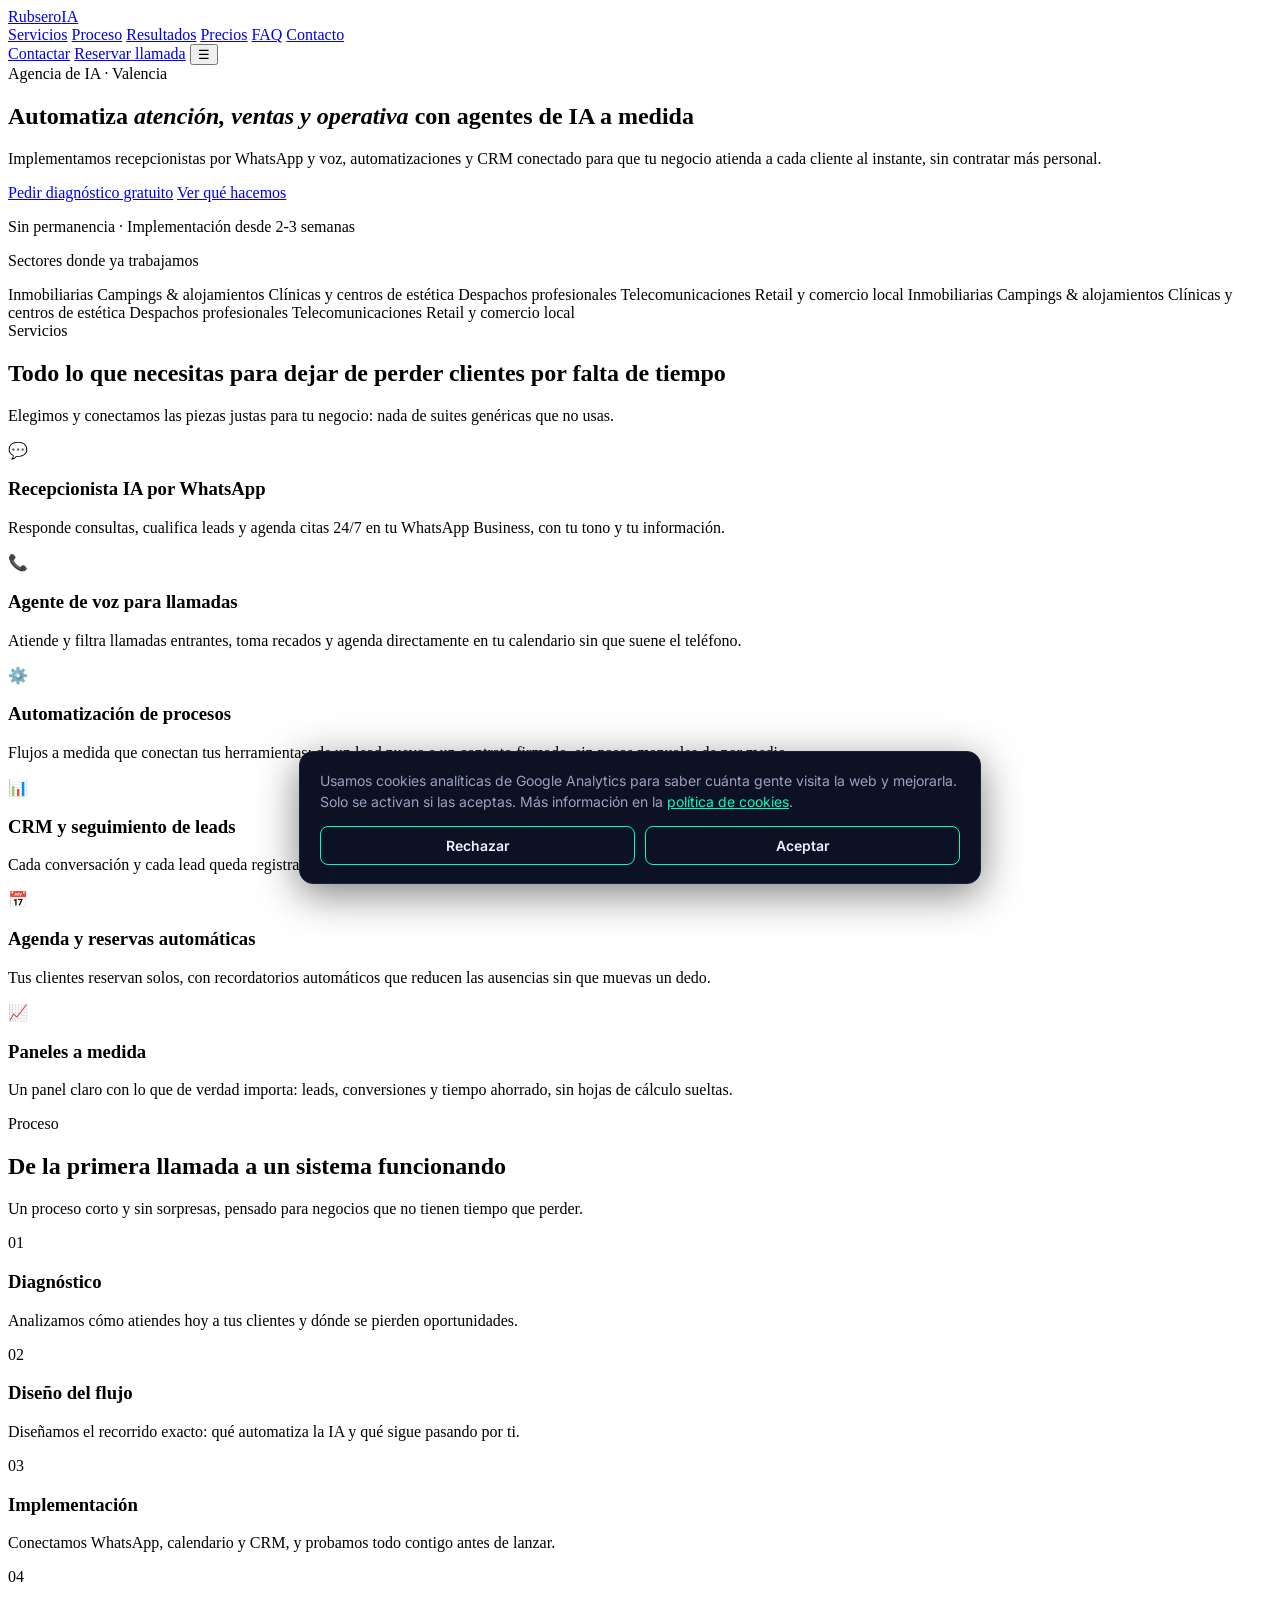
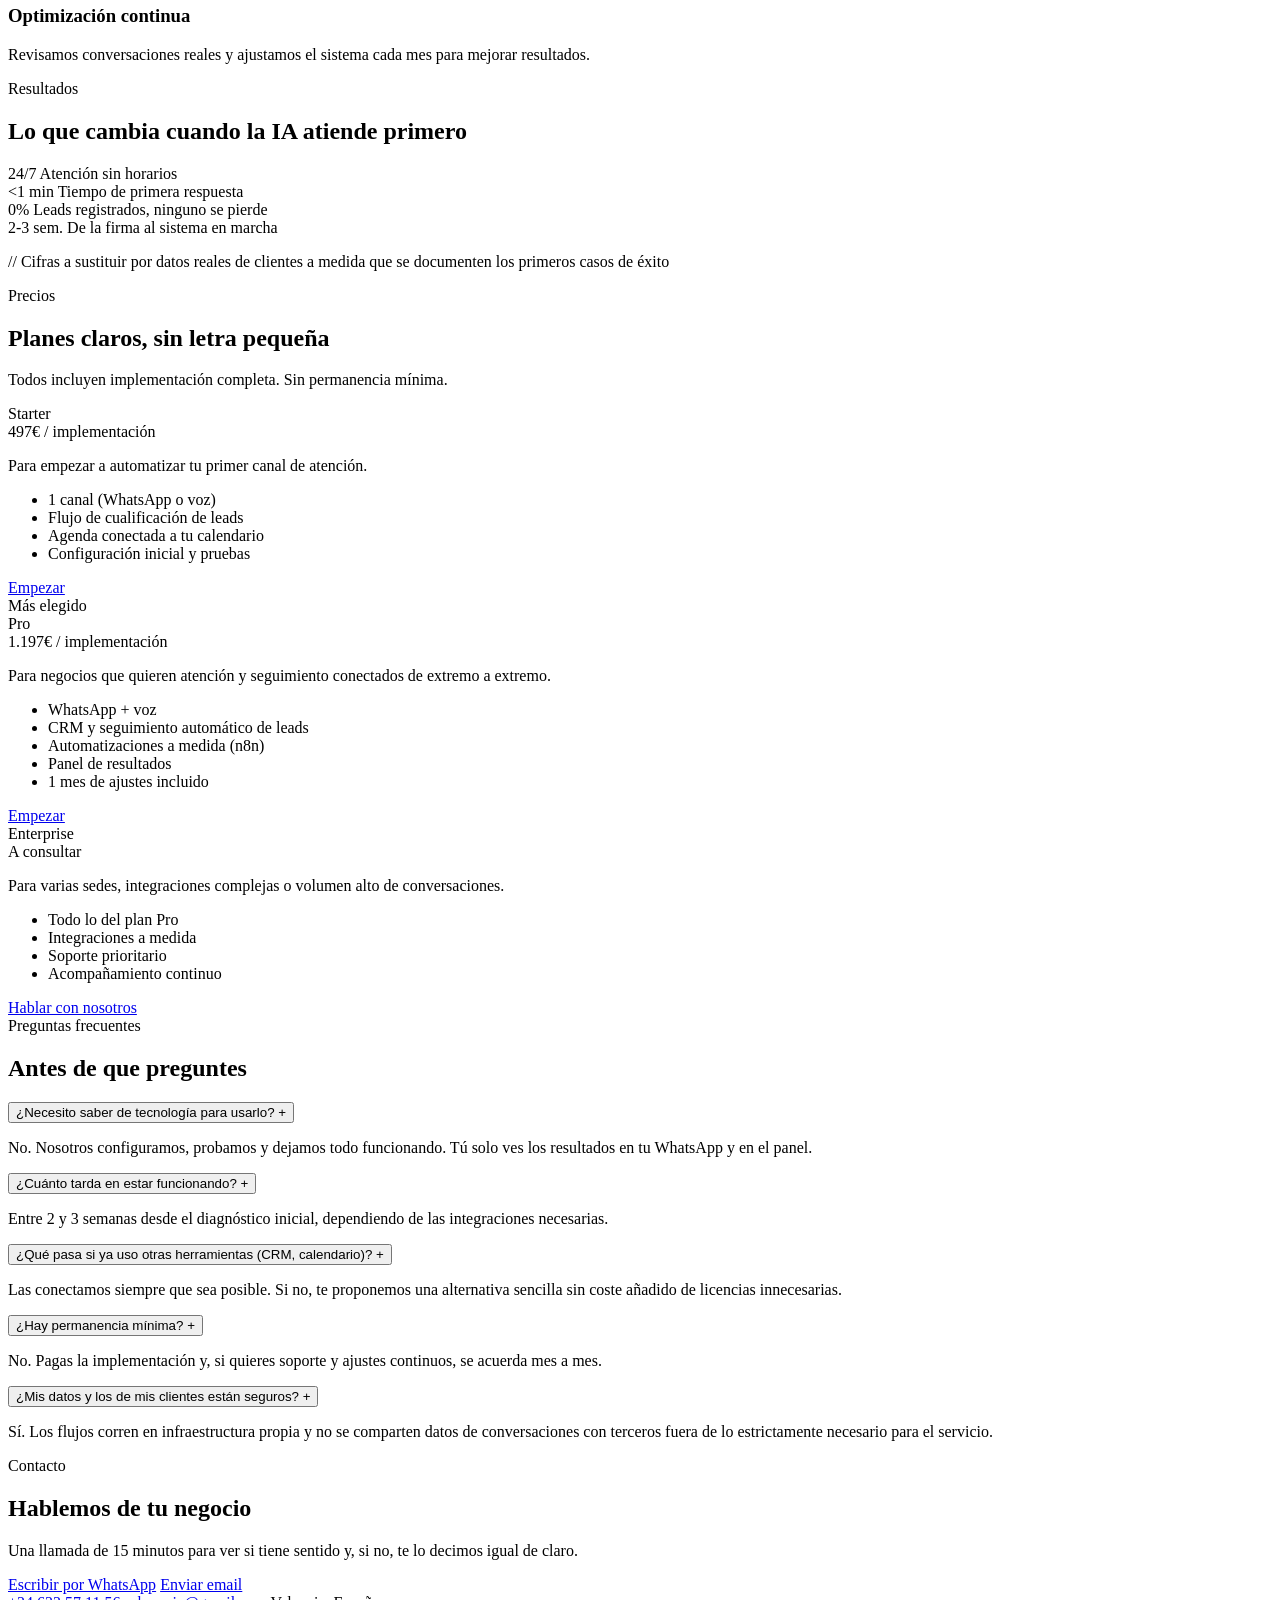
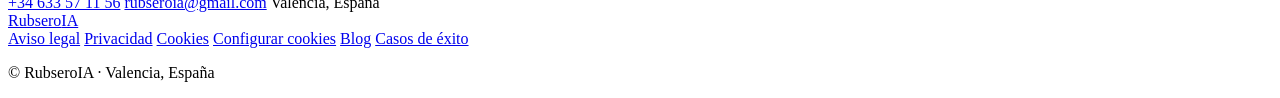
==== commit 57bda778: "Add files via upload" ====
--- a/src/index.html
+++ b/src/index.html
@@ -24,16 +24,43 @@
 <link rel="manifest" href="/manifest.json">
 
 <!-- Google Search Console: sustituir CONTENT-A-RELLENAR por el código que te da Search Console al verificar la propiedad (Configuración > Verificación de propiedad > etiqueta HTML) -->
-<meta name="google-site-verification" content="CONTENT-A-RELLENAR">
-
-<!-- Google Analytics 4: sustituir G-XXXXXXXXXX por el Measurement ID real de tu propiedad GA4 (Admin > Flujos de datos > tu flujo web) -->
-<script async src="https://www.googletagmanager.com/gtag/js?id=G-XXXXXXXXXX"></script>
+<meta name="google-site-verification" content="CffWWr4hscvF-aK33Yqy9lLh757xBYilOSgGUwgqjpk" />
+
+<!-- Google Analytics 4 SOLO tras consentimiento (AEPD / art. 22.2 LSSI). Antes de aceptar no se carga nada de Google. -->
 <script>
   window.dataLayer = window.dataLayer || [];
   function gtag(){dataLayer.push(arguments);}
-  gtag('js', new Date());
-  gtag('config', 'G-XXXXXXXXXX');
+  (function () {
+    var KEY = 'rubseroia_cookies_v1', GA = 'G-NLBFYRL25V';
+    function cargarGA() {
+      if (window.__gaCargado) return; window.__gaCargado = true;
+      var s = document.createElement('script'); s.async = true;
+      s.src = 'https://www.googletagmanager.com/gtag/js?id=' + GA;
+      document.head.appendChild(s);
+      gtag('js', new Date()); gtag('config', GA, { anonymize_ip: true });
+    }
+    function leer() { try { return localStorage.getItem(KEY); } catch (e) { return null; } }
+    function guardar(v) { try { localStorage.setItem(KEY, v); } catch (e) {} }
+    window.rubseroiaCookies = {
+      aceptar: function () { guardar('aceptadas'); ocultar(); cargarGA(); },
+      rechazar: function () { guardar('rechazadas'); ocultar(); },
+      configurar: function () { var b = document.getElementById('cookie-banner'); if (b) b.hidden = false; }
+    };
+    function ocultar() { var b = document.getElementById('cookie-banner'); if (b) b.hidden = true; }
+    if (leer() === 'aceptadas') cargarGA();
+    document.addEventListener('DOMContentLoaded', function () {
+      if (!leer()) window.rubseroiaCookies.configurar();
+    });
+  })();
 </script>
+<style>
+  #cookie-banner{position:fixed;left:16px;right:16px;bottom:16px;z-index:9999;max-width:640px;margin:0 auto;background:#0d1124;color:#eef1fb;border:1px solid #1c2138;border-radius:14px;padding:18px 20px;box-shadow:0 10px 40px rgba(0,0,0,.5);font:14px/1.5 Inter,-apple-system,sans-serif}
+  #cookie-banner[hidden]{display:none}
+  #cookie-banner p{margin:0 0 14px;color:#9aa2c0}
+  #cookie-banner a{color:#01ffc2}
+  #cookie-banner .cb-btns{display:flex;gap:10px;flex-wrap:wrap}
+  #cookie-banner button{flex:1 1 140px;padding:10px 14px;border-radius:8px;font:600 14px Inter,sans-serif;cursor:pointer;border:1px solid #01ffc2;background:transparent;color:#eef1fb}
+</style>
 
 <link rel="preconnect" href="https://fonts.googleapis.com">
 <link rel="preconnect" href="https://fonts.gstatic.com" crossorigin>
@@ -321,13 +348,24 @@
   <div class="container footer-grid">
     <a href="#top" class="nav-logo">Rubsero<span>IA</span></a>
     <div class="footer-links">
+      <a href="/privacidad/aviso-legal.html">Aviso legal</a>
       <a href="/privacidad/">Privacidad</a>
+      <a href="/privacidad/#cookies">Cookies</a>
+      <a href="#" onclick="rubseroiaCookies.configurar();return false;">Configurar cookies</a>
       <a href="/blog/">Blog</a>
       <a href="/casos-exito/">Casos de éxito</a>
     </div>
     <p class="footer-copy">© <span id="year"></span> RubseroIA · Valencia, España</p>
   </div>
 </footer>
+
+<div id="cookie-banner" role="dialog" aria-live="polite" aria-label="Aviso de cookies" hidden>
+  <p>Usamos cookies analíticas de Google Analytics para saber cuánta gente visita la web y mejorarla. Solo se activan si las aceptas. Más información en la <a href="/privacidad/#cookies">política de cookies</a>.</p>
+  <div class="cb-btns">
+    <button type="button" onclick="rubseroiaCookies.rechazar()">Rechazar</button>
+    <button type="button" onclick="rubseroiaCookies.aceptar()">Aceptar</button>
+  </div>
+</div>
 
 <script src="/assets/js/main.min.js"></script>
 <script src="/assets/js/analytics.min.js"></script>
